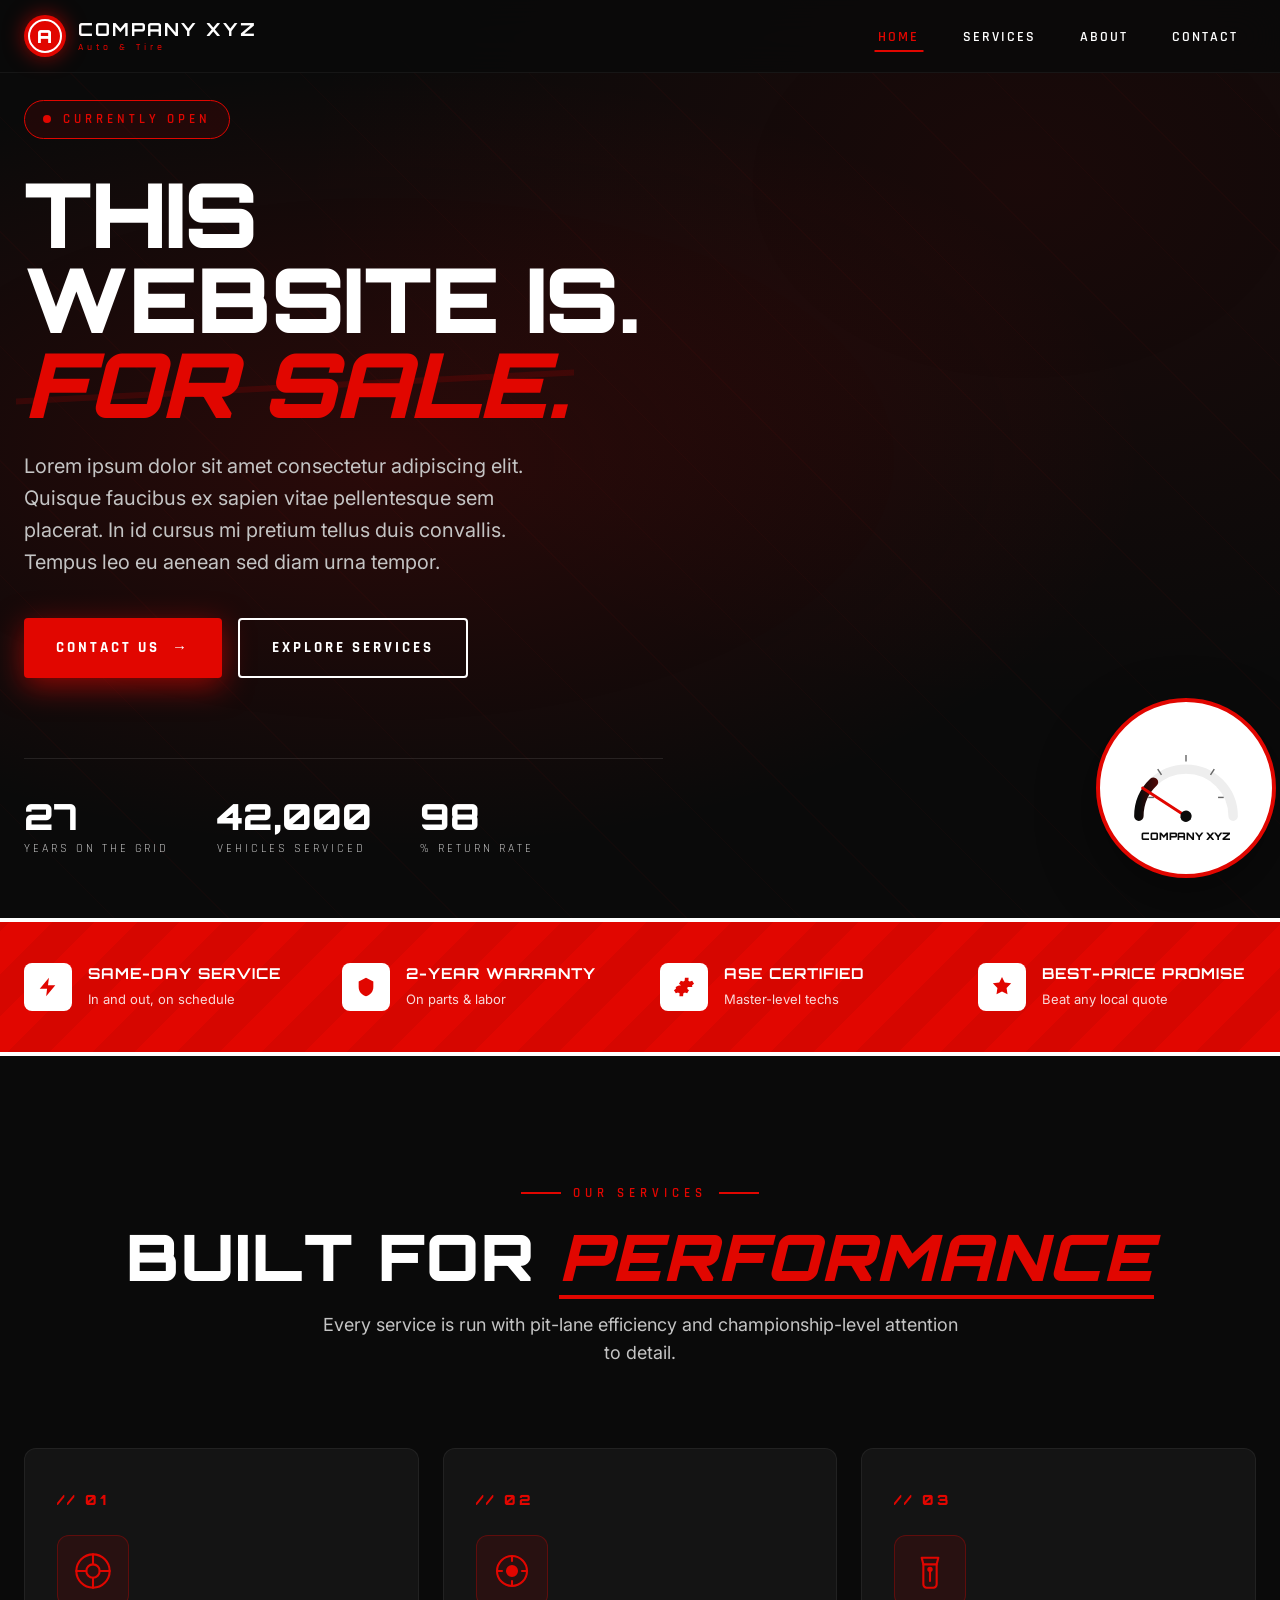
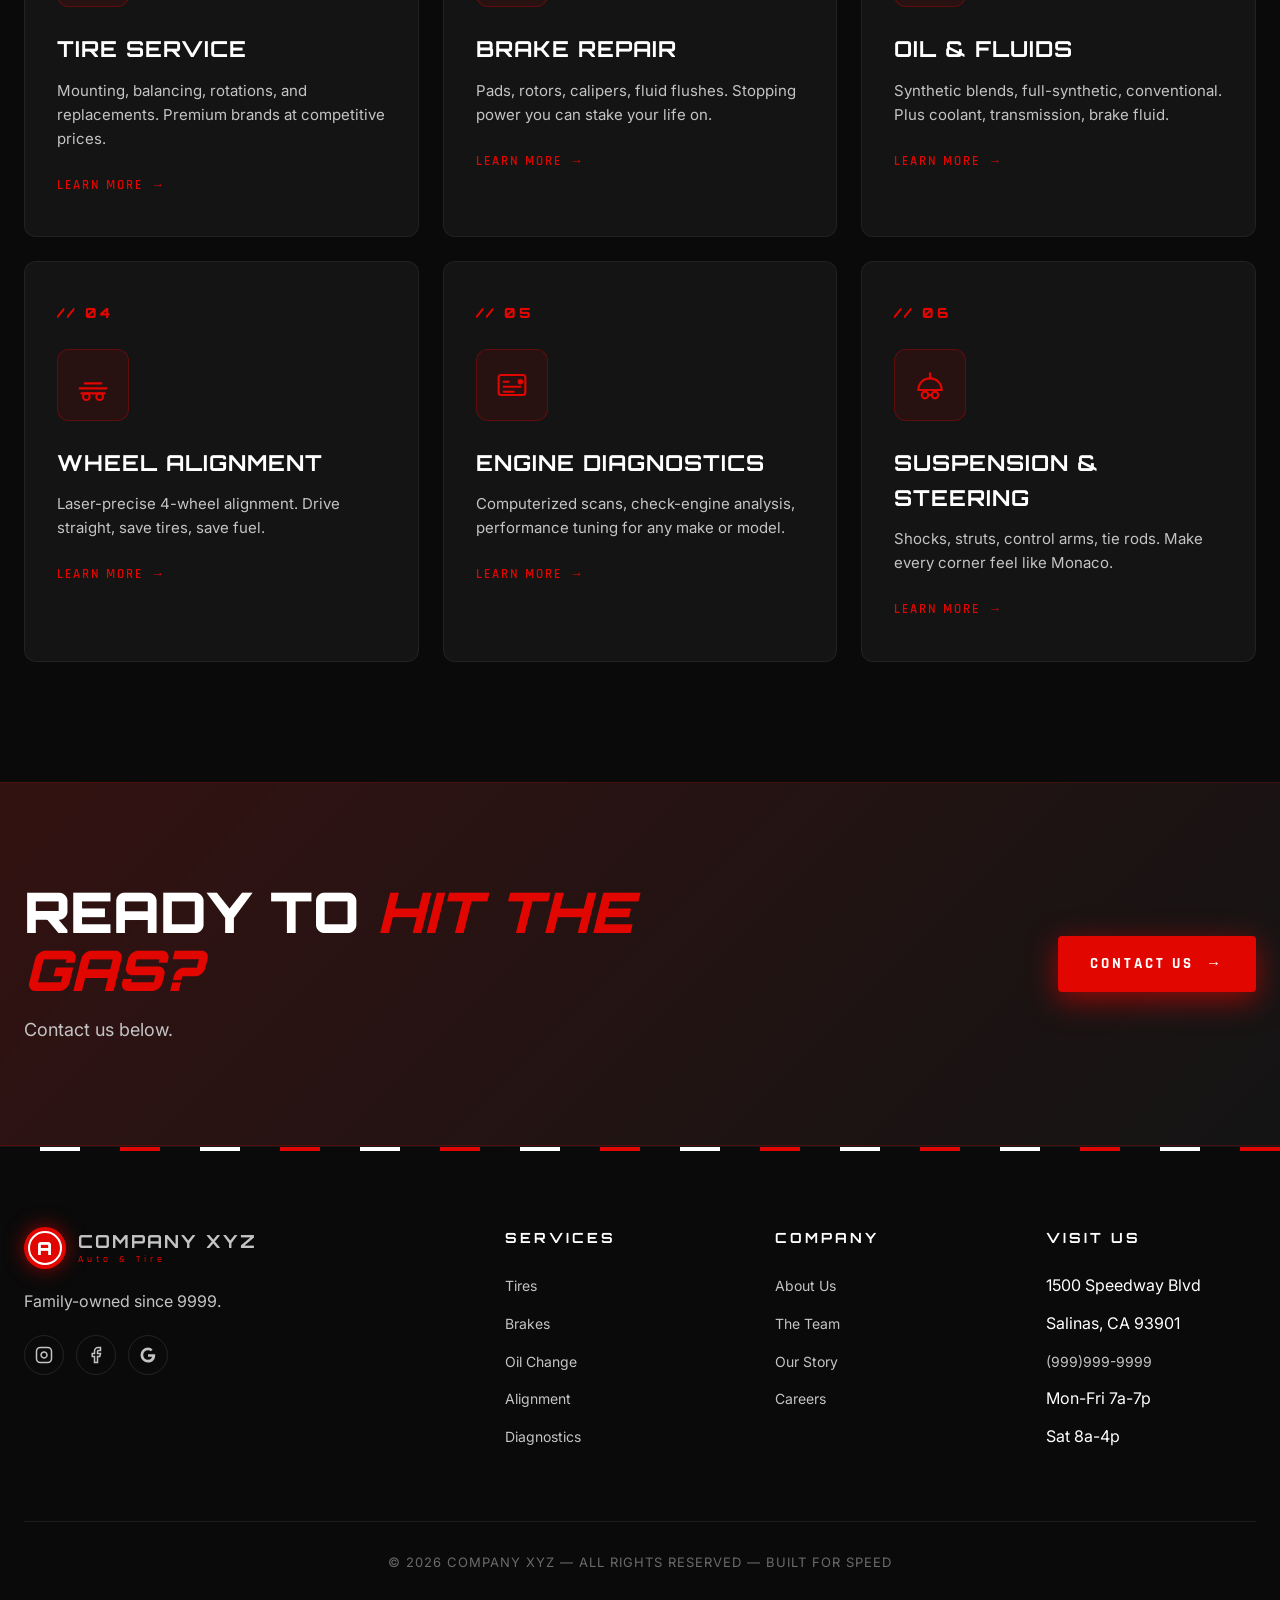
==== index.html @ ba15b1e5 "initial rough draft" ====
<!DOCTYPE html>
<html lang="en">
<head>
  <meta charset="UTF-8" />
  <meta name="viewport" content="width=device-width, initial-scale=1.0" />
  <title>COMPANY XYZ — Precision Auto Care, Racing Speed</title>
  <meta name="description" content="Expert tire and auto repair services. Where racing precision meets everyday driving." />
  <link rel="preconnect" href="https://fonts.googleapis.com" />
  <link rel="preconnect" href="https://fonts.gstatic.com" crossorigin />
  <link href="https://fonts.googleapis.com/css2?family=Orbitron:wght@500;700;900&family=Rajdhani:wght@500;600;700&family=Inter:wght@400;500;600&display=swap" rel="stylesheet" />
  <link rel="stylesheet" href="css/style.css" />
  <link rel="stylesheet" href="css/home.css" />
</head>
<body>

  <!-- ============= NAVBAR ============= -->
  <nav class="navbar" id="navbar">
    <div class="nav-inner">
      <a href="index.html" class="logo">
        <span class="logo-mark"></span>
        <span class="logo-text">
          <strong>COMPANY XYZ</strong>
          <span>Auto & Tire</span>
        </span>
      </a>
      <ul class="nav-links" id="navLinks">
        <li><a href="index.html" class="active">Home</a></li>
        <li><a href="services.html">Services</a></li>
        <li><a href="about.html">About</a></li>
        <li><a href="contact.html">Contact</a></li>
      </ul>
      <button class="nav-toggle" id="navToggle" aria-label="Toggle menu">
        <span></span><span></span><span></span>
      </button>
    </div>
  </nav>

  <!-- ============= HERO ============= -->
  <section class="hero">
    <div class="racing-stripes-bg"></div>
    <div class="speed-lines">
      <div class="speed-line"></div>
      <div class="speed-line"></div>
      <div class="speed-line"></div>
      <div class="speed-line"></div>
      <div class="speed-line"></div>
    </div>

    <div class="container">
      <div class="hero-grid">
        <div class="hero-copy">
          <span class="hero-eyebrow">
            <span class="dot"></span>
            Currently open
          </span>
          <h1 class="hero-title">
            This<br />
            Website Is.<br />
            <span class="red-text">For Sale.</span>
          </h1>
           <p class="hero-subtitle">
              Lorem ipsum dolor sit amet consectetur adipiscing elit. Quisque faucibus ex sapien vitae pellentesque sem placerat. 
              In id cursus mi pretium tellus duis convallis. Tempus leo eu aenean sed diam urna tempor. 
            </p>
          </p>
          <div class="hero-buttons">
            <a href="contact.html" class="btn btn-primary">
              Contact Us <span class="arrow">→</span>
            </a>
            <a href="services.html" class="btn btn-outline">
              Explore Services
            </a>
          </div>

          <div class="hero-stats">
            <div class="hero-stat">
              <strong data-count="27">0</strong>
              <span>Years on the grid</span>
            </div>
            <div class="hero-stat">
              <strong data-count="42000">0</strong>
              <span>Vehicles serviced</span>
            </div>
            <div class="hero-stat">
              <strong data-count="98">0</strong>
              <span>% return rate</span>
            </div>
          </div>
        </div>

            <div class="speedo-badge">
              <!-- Speedometer SVG -->
              <svg viewBox="0 0 140 140" xmlns="http://www.w3.org/2000/svg">
                <defs>
                  <linearGradient id="speedo-arc" x1="0%" x2="100%">
                    <stop offset="0%" stop-color="#0A0A0A"/>
                    <stop offset="60%" stop-color="#E10600"/>
                    <stop offset="100%" stop-color="#E10600"/>
                  </linearGradient>
                </defs>
                <!-- background arc -->
                <path d="M 20 100 A 50 50 0 1 1 120 100" stroke="#EEE" stroke-width="10" fill="none" stroke-linecap="round"/>
                <!-- progress arc -->
                <path d="M 20 100 A 50 50 0 1 1 120 100" stroke="url(#speedo-arc)" stroke-width="10" fill="none" stroke-linecap="round" stroke-dasharray="220" stroke-dashoffset="60" id="speedoArc"/>
                <!-- ticks -->
                <g stroke="#666" stroke-width="1.5">
                  <line x1="70" y1="35" x2="70" y2="42"/>
                  <line x1="40" y1="50" x2="44" y2="56"/>
                  <line x1="100" y1="50" x2="96" y2="56"/>
                  <line x1="30" y1="80" x2="36" y2="80"/>
                  <line x1="110" y1="80" x2="104" y2="80"/>
                </g>
                <!-- needle (will be rotated by JS) -->
                <g transform="translate(70 100)" id="speedoNeedle">
                  <line x1="0" y1="0" x2="0" y2="-55" stroke="#E10600" stroke-width="3" stroke-linecap="round"/>
                  <circle cx="0" cy="0" r="6" fill="#0A0A0A"/>
                </g>
                <text x="70" y="125" text-anchor="middle" font-family="Orbitron, sans-serif" font-weight="900" font-size="11" fill="#0A0A0A">COMPANY XYZ</text>
              </svg>
            </div>
          </div>
        </div>

      </div>
    </div>
  </section>

  <!-- ============= FEATURE STRIP ============= -->
  <section class="feature-strip">
    <div class="container">
      <div class="feature-strip-grid">
        <div class="feature-item">
          <div class="feature-icon">
            <!-- lightning -->
            <svg viewBox="0 0 24 24" width="22" height="22" fill="currentColor"><path d="M13 2L3 14h8l-1 8 10-12h-8l1-8z"/></svg>
          </div>
          <div>
            <strong>SAME-DAY SERVICE</strong>
            <span>In and out, on schedule</span>
          </div>
        </div>
        <div class="feature-item">
          <div class="feature-icon">
            <!-- shield -->
            <svg viewBox="0 0 24 24" width="22" height="22" fill="currentColor"><path d="M12 2L4 6v6c0 5 3.5 9 8 10 4.5-1 8-5 8-10V6l-8-4z"/></svg>
          </div>
          <div>
            <strong>2-YEAR WARRANTY</strong>
            <span>On parts & labor</span>
          </div>
        </div>
        <div class="feature-item">
          <div class="feature-icon">
            <!-- gear -->
            <svg viewBox="0 0 24 24" width="22" height="22" fill="currentColor"><path d="M12 8a4 4 0 100 8 4 4 0 000-8zm9 4a8.97 8.97 0 00-.18-1.79l2.13-1.66-2-3.46-2.5 1c-.5-.4-1.05-.73-1.65-1L17 2h-4l-.3 3.09c-.6.27-1.15.6-1.65 1l-2.5-1-2 3.46 2.13 1.66A8.97 8.97 0 003 12c0 .61.06 1.2.18 1.79l-2.13 1.66 2 3.46 2.5-1c.5.4 1.05.73 1.65 1L7 22h4l.3-3.09c.6-.27 1.15-.6 1.65-1l2.5 1 2-3.46-2.13-1.66c.12-.59.18-1.18.18-1.79z"/></svg>
          </div>
          <div>
            <strong>ASE CERTIFIED</strong>
            <span>Master-level techs</span>
          </div>
        </div>
        <div class="feature-item">
          <div class="feature-icon">
            <!-- award -->
            <svg viewBox="0 0 24 24" width="22" height="22" fill="currentColor"><path d="M12 1l3 6 7 1-5 5 1 7-6-3-6 3 1-7-5-5 7-1z"/></svg>
          </div>
          <div>
            <strong>BEST-PRICE PROMISE</strong>
            <span>Beat any local quote</span>
          </div>
        </div>
      </div>
    </div>
  </section>

  <!-- ============= SERVICES PREVIEW ============= -->
  <section class="section" id="services">
    <div class="container">
      <div class="section-header reveal">
        <span class="section-tag">Our Services</span>
        <h2 class="section-title">Built for <span class="accent">Performance</span></h2>
        <p class="section-subtitle">
          Every service is run with pit-lane efficiency and championship-level attention to detail.
        </p>
      </div>

      <div class="services-grid">
        <div class="service-card reveal">
          <div class="service-num">// 01</div>
          <div class="service-icon">
            <svg viewBox="0 0 48 48" width="40" height="40" fill="none" stroke="currentColor" stroke-width="2.5" stroke-linecap="round" stroke-linejoin="round">
              <circle cx="24" cy="24" r="20"/>
              <circle cx="24" cy="24" r="8"/>
              <line x1="24" y1="4" x2="24" y2="16"/>
              <line x1="24" y1="32" x2="24" y2="44"/>
              <line x1="4" y1="24" x2="16" y2="24"/>
              <line x1="32" y1="24" x2="44" y2="24"/>
            </svg>
          </div>
          <h3>Tire Service</h3>
          <p>Mounting, balancing, rotations, and replacements. Premium brands at competitive prices.</p>
          <a href="services.html" class="service-link">Learn More <span class="arrow">→</span></a>
        </div>

        <div class="service-card reveal">
          <div class="service-num">// 02</div>
          <div class="service-icon">
            <svg viewBox="0 0 48 48" width="40" height="40" fill="none" stroke="currentColor" stroke-width="2.5" stroke-linecap="round" stroke-linejoin="round">
              <circle cx="24" cy="24" r="18"/>
              <circle cx="24" cy="24" r="6" fill="currentColor"/>
              <path d="M24 6v6M24 36v6M6 24h6M36 24h6"/>
            </svg>
          </div>
          <h3>Brake Repair</h3>
          <p>Pads, rotors, calipers, fluid flushes. Stopping power you can stake your life on.</p>
          <a href="services.html" class="service-link">Learn More <span class="arrow">→</span></a>
        </div>

        <div class="service-card reveal">
          <div class="service-num">// 03</div>
          <div class="service-icon">
            <svg viewBox="0 0 48 48" width="40" height="40" fill="none" stroke="currentColor" stroke-width="2.5" stroke-linecap="round" stroke-linejoin="round">
              <path d="M14 8h20l-2 8h-16z"/>
              <path d="M16 16v24a4 4 0 004 4h8a4 4 0 004-4V16"/>
              <line x1="24" y1="22" x2="24" y2="36"/>
              <circle cx="24" cy="22" r="2" fill="currentColor"/>
            </svg>
          </div>
          <h3>Oil & Fluids</h3>
          <p>Synthetic blends, full-synthetic, conventional. Plus coolant, transmission, brake fluid.</p>
          <a href="services.html" class="service-link">Learn More <span class="arrow">→</span></a>
        </div>

        <div class="service-card reveal">
          <div class="service-num">// 04</div>
          <div class="service-icon">
            <svg viewBox="0 0 48 48" width="40" height="40" fill="none" stroke="currentColor" stroke-width="2.5" stroke-linecap="round" stroke-linejoin="round">
              <path d="M8 28h32"/>
              <path d="M14 22h20"/>
              <path d="M10 34h28"/>
              <circle cx="16" cy="38" r="4"/>
              <circle cx="32" cy="38" r="4"/>
            </svg>
          </div>
          <h3>Wheel Alignment</h3>
          <p>Laser-precise 4-wheel alignment. Drive straight, save tires, save fuel.</p>
          <a href="services.html" class="service-link">Learn More <span class="arrow">→</span></a>
        </div>

        <div class="service-card reveal">
          <div class="service-num">// 05</div>
          <div class="service-icon">
            <svg viewBox="0 0 48 48" width="40" height="40" fill="none" stroke="currentColor" stroke-width="2.5" stroke-linecap="round" stroke-linejoin="round">
              <rect x="8" y="12" width="32" height="24" rx="3"/>
              <line x1="14" y1="20" x2="20" y2="20"/>
              <line x1="14" y1="26" x2="34" y2="26"/>
              <line x1="14" y1="32" x2="26" y2="32"/>
              <circle cx="34" cy="20" r="2" fill="currentColor"/>
            </svg>
          </div>
          <h3>Engine Diagnostics</h3>
          <p>Computerized scans, check-engine analysis, performance tuning for any make or model.</p>
          <a href="services.html" class="service-link">Learn More <span class="arrow">→</span></a>
        </div>

        <div class="service-card reveal">
          <div class="service-num">// 06</div>
          <div class="service-icon">
            <svg viewBox="0 0 48 48" width="40" height="40" fill="none" stroke="currentColor" stroke-width="2.5" stroke-linecap="round" stroke-linejoin="round">
              <path d="M10 30c0-8 6-14 14-14s14 6 14 14"/>
              <path d="M10 30h28"/>
              <circle cx="18" cy="36" r="4"/>
              <circle cx="30" cy="36" r="4"/>
              <path d="M22 36h4"/>
              <line x1="24" y1="10" x2="24" y2="16"/>
            </svg>
          </div>
          <h3>Suspension & Steering</h3>
          <p>Shocks, struts, control arms, tie rods. Make every corner feel like Monaco.</p>
          <a href="services.html" class="service-link">Learn More <span class="arrow">→</span></a>
        </div>
      </div>
    </div>
  </section>

  <!-- ============= CTA BANNER ============= -->
  <section class="cta-banner">
    <div class="speed-lines">
      <div class="speed-line"></div>
      <div class="speed-line"></div>
      <div class="speed-line"></div>
    </div>
    <div class="container">
      <div class="cta-banner-inner">
        <div class="reveal reveal-left">
          <h2>Ready to <span class="accent">hit the gas?</span></h2>
          <p>Contact us below.</p>
        </div>
        <div class="cta-banner-actions reveal reveal-right">
          <a href="contact.html" class="btn btn-primary">
            Contact Us <span class="arrow">→</span>
          </a>
        </div>
      </div>
    </div>
  </section>

  <!-- ============= FOOTER ============= -->
  <footer class="footer">
    <div class="container">
      <div class="footer-grid">
        <div class="footer-brand">
          <a href="index.html" class="logo">
            <span class="logo-mark"></span>
            <span class="logo-text">
              <strong>COMPANY XYZ</strong>
              <span>Auto & Tire</span>
            </span>
          </a>
          <p>Family-owned since 9999.</p>
          <div style="display: flex; gap: 12px;">
            <a href="#" aria-label="Instagram" style="width: 40px; height: 40px; border: 1px solid rgba(255,255,255,0.1); border-radius: 50%; display: grid; place-items: center; padding: 0;">
              <svg width="18" height="18" viewBox="0 0 24 24" fill="none" stroke="currentColor" stroke-width="2"><rect x="2" y="2" width="20" height="20" rx="5"/><path d="M16 11.37A4 4 0 1112.63 8 4 4 0 0116 11.37z"/><line x1="17.5" y1="6.5" x2="17.51" y2="6.5"/></svg>
            </a>
            <a href="#" aria-label="Facebook" style="width: 40px; height: 40px; border: 1px solid rgba(255,255,255,0.1); border-radius: 50%; display: grid; place-items: center; padding: 0;">
              <svg width="18" height="18" viewBox="0 0 24 24" fill="none" stroke="currentColor" stroke-width="2"><path d="M18 2h-3a5 5 0 00-5 5v3H7v4h3v8h4v-8h3l1-4h-4V7a1 1 0 011-1h3z"/></svg>
            </a>
            <a href="#" aria-label="Google" style="width: 40px; height: 40px; border: 1px solid rgba(255,255,255,0.1); border-radius: 50%; display: grid; place-items: center; padding: 0;">
              <svg width="18" height="18" viewBox="0 0 24 24" fill="currentColor"><path d="M21.35 11.1H12v3.2h5.35c-.23 1.4-1.7 4.1-5.35 4.1A6.4 6.4 0 1112 5.6c1.8 0 3 .8 3.7 1.4l2.5-2.4A9.9 9.9 0 0012 2a10 10 0 100 20c5.8 0 9.6-4 9.6-9.8 0-.6-.1-1.1-.25-1.1z"/></svg>
            </a>
          </div>
        </div>

        <div>
          <h4>Services</h4>
          <ul>
            <li><a href="services.html">Tires</a></li>
            <li><a href="services.html">Brakes</a></li>
            <li><a href="services.html">Oil Change</a></li>
            <li><a href="services.html">Alignment</a></li>
            <li><a href="services.html">Diagnostics</a></li>
          </ul>
        </div>

        <div>
          <h4>Company</h4>
          <ul>
            <li><a href="about.html">About Us</a></li>
            <li><a href="about.html">The Team</a></li>
            <li><a href="about.html">Our Story</a></li>
            <li><a href="contact.html">Careers</a></li>
          </ul>
        </div>

        <div>
          <h4>Visit Us</h4>
          <ul>
            <li>1500 Speedway Blvd</li>
            <li>Salinas, CA 93901</li>
            <li><a href="tel:7045550100">(999)999-9999</a></li>
            <li>Mon-Fri 7a-7p</li>
            <li>Sat 8a-4p</li>
          </ul>
        </div>
      </div>
      <div class="footer-bottom">
        © 2026 COMPANY XYZ — ALL RIGHTS RESERVED — BUILT FOR SPEED
      </div>
    </div>
  </footer>

  <script src="js/main.js"></script>
</body>
</html>
---- css/style.css ----
/* ============================================
   APEX AUTO & TIRE CO. - Shared / Global Stylesheet
   Loaded on every page.
   ============================================ */

/* --- CSS Variables / Theme --- */
:root {
  --red: #E10600;
  --red-dark: #B30500;
  --red-glow: rgba(225, 6, 0, 0.6);
  --white: #FFFFFF;
  --off-white: #F5F5F5;
  --black: #0A0A0A;
  --dark: #141414;
  --dark-2: #1C1C1C;
  --gray: #6B6B6B;
  --gray-light: #C4C4C4;
  --chrome: #D9D9D9;

  --font-display: 'Orbitron', 'Arial Black', sans-serif;
  --font-heading: 'Rajdhani', 'Arial Narrow', sans-serif;
  --font-body: 'Inter', -apple-system, BlinkMacSystemFont, sans-serif;

  --ease-race: cubic-bezier(0.16, 1, 0.3, 1);
  --shadow-red: 0 10px 40px -10px var(--red-glow);
  --shadow-deep: 0 20px 60px -15px rgba(0, 0, 0, 0.5);
}

/* --- Reset --- */
*, *::before, *::after {
  margin: 0;
  padding: 0;
  box-sizing: border-box;
}

html {
  scroll-behavior: smooth;
  scroll-padding-top: 80px;
}

body {
  font-family: var(--font-body);
  background: var(--black);
  color: var(--white);
  line-height: 1.6;
  overflow-x: hidden;
  -webkit-font-smoothing: antialiased;
}

img { max-width: 100%; display: block; }
a { color: inherit; text-decoration: none; }
button { font-family: inherit; cursor: pointer; border: none; background: none; color: inherit; }

/* --- Container --- */
.container {
  width: 100%;
  max-width: 1280px;
  margin: 0 auto;
  padding: 0 24px;
}

/* --- Decorative backgrounds --- */
.racing-stripes-bg {
  position: absolute;
  inset: 0;
  background-image:
    repeating-linear-gradient(
      45deg,
      transparent,
      transparent 80px,
      rgba(225, 6, 0, 0.03) 80px,
      rgba(225, 6, 0, 0.03) 81px
    );
  pointer-events: none;
}

.checker-bg {
  background-image:
    linear-gradient(45deg, rgba(255,255,255,0.02) 25%, transparent 25%),
    linear-gradient(-45deg, rgba(255,255,255,0.02) 25%, transparent 25%),
    linear-gradient(45deg, transparent 75%, rgba(255,255,255,0.02) 75%),
    linear-gradient(-45deg, transparent 75%, rgba(255,255,255,0.02) 75%);
  background-size: 40px 40px;
  background-position: 0 0, 0 20px, 20px -20px, -20px 0;
}

/* ============================================
   NAVBAR
   ============================================ */
.navbar {
  position: fixed;
  top: 0;
  left: 0;
  right: 0;
  z-index: 1000;
  background: rgba(10, 10, 10, 0.85);
  backdrop-filter: blur(20px);
  -webkit-backdrop-filter: blur(20px);
  border-bottom: 1px solid rgba(255, 255, 255, 0.05);
  transition: all 0.4s var(--ease-race);
}

.navbar.scrolled {
  background: rgba(10, 10, 10, 0.95);
  border-bottom: 1px solid var(--red);
  box-shadow: 0 4px 30px rgba(225, 6, 0, 0.15);
}

.nav-inner {
  display: flex;
  align-items: center;
  justify-content: space-between;
  height: 72px;
  padding: 0 24px;
  max-width: 1400px;
  margin: 0 auto;
}

.logo {
  display: flex;
  align-items: center;
  gap: 12px;
  font-family: var(--font-display);
  font-weight: 900;
  font-size: 20px;
  letter-spacing: 2px;
  color: var(--white);
}

.logo-mark {
  width: 42px;
  height: 42px;
  position: relative;
  display: grid;
  place-items: center;
  background: var(--red);
  border-radius: 50%;
  box-shadow: 0 0 20px var(--red-glow);
  transform-style: preserve-3d;
}

.logo-mark::before {
  content: '';
  position: absolute;
  inset: 4px;
  border: 2px solid var(--white);
  border-radius: 50%;
}

.logo-mark::after {
  content: 'A';
  font-family: var(--font-display);
  font-weight: 900;
  font-size: 18px;
  color: var(--white);
  z-index: 1;
}

.logo:hover .logo-mark {
  animation: spin-logo 0.6s var(--ease-race);
}

@keyframes spin-logo {
  to { transform: rotate(360deg); }
}

.logo-text { display: flex; flex-direction: column; line-height: 1; }
.logo-text strong { font-size: 18px; }
.logo-text span {
  font-family: var(--font-heading);
  font-weight: 500;
  font-size: 10px;
  letter-spacing: 4px;
  color: var(--red);
  margin-top: 4px;
}

.nav-links {
  display: flex;
  gap: 8px;
  list-style: none;
  align-items: center;
}

.nav-links a {
  font-family: var(--font-heading);
  font-weight: 600;
  font-size: 14px;
  letter-spacing: 2px;
  text-transform: uppercase;
  padding: 10px 18px;
  position: relative;
  transition: color 0.3s;
}

.nav-links a::before {
  content: '';
  position: absolute;
  bottom: 4px;
  left: 50%;
  transform: translateX(-50%);
  width: 0;
  height: 2px;
  background: var(--red);
  transition: width 0.3s var(--ease-race);
}

.nav-links a:hover::before,
.nav-links a.active::before {
  width: calc(100% - 28px);
}

.nav-links a:hover,
.nav-links a.active {
  color: var(--red);
}

.nav-cta {
  background: var(--red);
  color: var(--white) !important;
  border-radius: 4px;
  margin-left: 8px;
  padding: 12px 22px !important;
  box-shadow: 0 4px 20px var(--red-glow);
  transition: transform 0.3s var(--ease-race), box-shadow 0.3s;
}

.nav-cta:hover {
  transform: translateY(-2px);
  box-shadow: 0 8px 30px var(--red-glow);
}

.nav-cta::before { display: none; }

.nav-toggle {
  display: none;
  width: 32px;
  height: 32px;
  flex-direction: column;
  justify-content: center;
  gap: 6px;
  cursor: pointer;
}

.nav-toggle span {
  display: block;
  height: 2px;
  width: 100%;
  background: var(--white);
  transition: all 0.3s var(--ease-race);
}

.nav-toggle.active span:nth-child(1) { transform: translateY(8px) rotate(45deg); background: var(--red); }
.nav-toggle.active span:nth-child(2) { opacity: 0; }
.nav-toggle.active span:nth-child(3) { transform: translateY(-8px) rotate(-45deg); background: var(--red); }

/* ============================================
   BUTTONS
   ============================================ */
.btn {
  display: inline-flex;
  align-items: center;
  gap: 12px;
  padding: 16px 32px;
  font-family: var(--font-heading);
  font-weight: 700;
  font-size: 15px;
  letter-spacing: 3px;
  text-transform: uppercase;
  border-radius: 4px;
  position: relative;
  overflow: hidden;
  transition: all 0.4s var(--ease-race);
  cursor: pointer;
}

.btn-primary {
  background: var(--red);
  color: var(--white);
  box-shadow: 0 8px 30px var(--red-glow);
}

.btn-primary::before {
  content: '';
  position: absolute;
  top: 0;
  left: -100%;
  width: 100%;
  height: 100%;
  background: linear-gradient(90deg, transparent, rgba(255,255,255,0.3), transparent);
  transition: left 0.6s var(--ease-race);
}

.btn-primary:hover::before { left: 100%; }
.btn-primary:hover {
  transform: translateY(-3px);
  box-shadow: 0 14px 40px var(--red-glow);
}

.btn-outline {
  background: transparent;
  color: var(--white);
  border: 2px solid var(--white);
}

.btn-outline:hover {
  background: var(--white);
  color: var(--black);
  transform: translateY(-3px);
}

.btn .arrow {
  display: inline-block;
  transition: transform 0.3s var(--ease-race);
}

.btn:hover .arrow { transform: translateX(6px); }

/* ============================================
   SECTION HEADER
   ============================================ */
.section {
  padding: 120px 0;
  position: relative;
}

.section-header {
  text-align: center;
  margin-bottom: 80px;
}

.section-tag {
  display: inline-flex;
  align-items: center;
  gap: 12px;
  font-family: var(--font-heading);
  font-weight: 600;
  font-size: 13px;
  letter-spacing: 5px;
  text-transform: uppercase;
  color: var(--red);
  margin-bottom: 20px;
}

.section-tag::before, .section-tag::after {
  content: '';
  width: 40px;
  height: 2px;
  background: var(--red);
}

.section-title {
  font-family: var(--font-display);
  font-weight: 900;
  font-size: clamp(36px, 5vw, 64px);
  letter-spacing: 2px;
  text-transform: uppercase;
  line-height: 1.05;
  margin-bottom: 20px;
}

.section-title .accent {
  color: var(--red);
  font-style: italic;
  position: relative;
  display: inline-block;
}

.section-title .accent::after {
  content: '';
  position: absolute;
  bottom: -8px;
  left: 0;
  width: 100%;
  height: 4px;
  background: var(--red);
  transform: scaleX(0);
  transform-origin: left;
  animation: underline-grow 1.2s var(--ease-race) forwards 0.3s;
}

@keyframes underline-grow {
  to { transform: scaleX(1); }
}

.section-subtitle {
  font-size: 18px;
  color: var(--gray-light);
  max-width: 640px;
  margin: 0 auto;
}

/* ============================================
   PAGE HEADER (sub-pages)
   ============================================ */
.page-header {
  padding: 180px 0 100px;
  position: relative;
  overflow: hidden;
  background:
    radial-gradient(ellipse at top, rgba(225, 6, 0, 0.2), transparent 60%),
    var(--black);
  text-align: center;
  border-bottom: 1px solid rgba(255,255,255,0.05);
}

.page-header::after {
  content: '';
  position: absolute;
  bottom: 0;
  left: 0;
  right: 0;
  height: 8px;
  background: repeating-linear-gradient(
    90deg,
    var(--white) 0 30px,
    var(--black) 30px 60px
  );
}

.breadcrumb {
  font-family: var(--font-heading);
  font-size: 13px;
  letter-spacing: 4px;
  text-transform: uppercase;
  color: var(--red);
  margin-bottom: 20px;
}

.breadcrumb a { color: var(--gray-light); }
.breadcrumb a:hover { color: var(--red); }
.breadcrumb .sep { margin: 0 12px; color: var(--gray); }

.page-title {
  font-family: var(--font-display);
  font-weight: 900;
  font-size: clamp(48px, 8vw, 96px);
  letter-spacing: -1px;
  text-transform: uppercase;
  line-height: 0.95;
  margin-bottom: 20px;
}

.page-subtitle {
  font-size: 20px;
  color: var(--gray-light);
  max-width: 640px;
  margin: 0 auto;
}

/* ============================================
   CTA BANNER (shared)
   ============================================ */
.cta-banner {
  position: relative;
  padding: 100px 0;
  background:
    linear-gradient(135deg, rgba(225, 6, 0, 0.15), transparent),
    var(--dark);
  overflow: hidden;
  border-top: 1px solid rgba(225, 6, 0, 0.2);
  border-bottom: 1px solid rgba(225, 6, 0, 0.2);
}

.cta-banner-inner {
  position: relative;
  z-index: 2;
  display: grid;
  grid-template-columns: 2fr 1fr;
  align-items: center;
  gap: 60px;
}

.cta-banner h2 {
  font-family: var(--font-display);
  font-weight: 900;
  font-size: clamp(36px, 5vw, 56px);
  text-transform: uppercase;
  line-height: 1.05;
  margin-bottom: 16px;
}

.cta-banner h2 .accent { color: var(--red); font-style: italic; }
.cta-banner p { font-size: 18px; color: var(--gray-light); }
.cta-banner-actions { display: flex; justify-content: flex-end; }

/* ============================================
   FOOTER
   ============================================ */
.footer {
  background: var(--black);
  border-top: 1px solid rgba(255,255,255,0.05);
  padding: 80px 0 0;
  position: relative;
  overflow: hidden;
}

.footer::before {
  content: '';
  position: absolute;
  top: 0;
  left: 0;
  right: 0;
  height: 4px;
  background: repeating-linear-gradient(
    90deg,
    var(--black) 0 40px,
    var(--white) 40px 80px,
    var(--black) 80px 120px,
    var(--red) 120px 160px
  );
  animation: checker-slide 6s linear infinite;
}

@keyframes checker-slide {
  to { background-position: 160px 0; }
}

.footer-grid {
  display: grid;
  grid-template-columns: 2fr 1fr 1fr 1fr;
  gap: 60px;
  margin-bottom: 60px;
}

.footer-brand p {
  color: var(--gray-light);
  margin: 20px 0;
  max-width: 320px;
}

.footer h4 {
  font-family: var(--font-display);
  font-size: 14px;
  letter-spacing: 3px;
  text-transform: uppercase;
  margin-bottom: 24px;
  color: var(--white);
}

.footer ul { list-style: none; }
.footer li { margin-bottom: 12px; }

.footer a {
  color: var(--gray-light);
  font-size: 14px;
  transition: color 0.3s, padding-left 0.3s;
  position: relative;
}

.footer a:hover {
  color: var(--red);
  padding-left: 8px;
}

.footer-bottom {
  border-top: 1px solid rgba(255,255,255,0.08);
  padding: 30px 0;
  text-align: center;
  color: var(--gray);
  font-size: 13px;
  letter-spacing: 1px;
}

/* ============================================
   ANIMATIONS - Keyframes, reveal, speed lines
   ============================================ */
@keyframes speed-line {
  0% { transform: translateX(-100vw); opacity: 0; }
  10% { opacity: 0.6; }
  90% { opacity: 0.6; }
  100% { transform: translateX(100vw); opacity: 0; }
}

@keyframes pulse-red {
  0%, 100% { box-shadow: 0 0 0 0 var(--red-glow); }
  50% { box-shadow: 0 0 0 20px transparent; }
}

@keyframes float-up {
  0% { opacity: 0; transform: translateY(40px); }
  100% { opacity: 1; transform: translateY(0); }
}

@keyframes fade-in {
  from { opacity: 0; }
  to { opacity: 1; }
}

@keyframes slide-in-right {
  from { opacity: 0; transform: translateX(60px); }
  to { opacity: 1; transform: translateX(0); }
}

@keyframes slide-in-left {
  from { opacity: 0; transform: translateX(-60px); }
  to { opacity: 1; transform: translateX(0); }
}

@keyframes blink {
  0%, 50% { opacity: 1; }
  51%, 100% { opacity: 0.3; }
}

/* Scroll reveal */
.reveal {
  opacity: 0;
  transform: translateY(40px);
  transition: opacity 0.8s var(--ease-race), transform 0.8s var(--ease-race);
}

.reveal.visible {
  opacity: 1;
  transform: translateY(0);
}

.reveal-left { transform: translateX(-60px); }
.reveal-right { transform: translateX(60px); }
.reveal-left.visible, .reveal-right.visible { transform: translateX(0); }

/* Speed lines (decorative element used across pages) */
.speed-lines {
  position: absolute;
  inset: 0;
  pointer-events: none;
  overflow: hidden;
}

.speed-line {
  position: absolute;
  height: 2px;
  background: linear-gradient(90deg, transparent, var(--red), transparent);
  width: 200px;
  opacity: 0;
  animation: speed-line 3s linear infinite;
}

.speed-line:nth-child(1) { top: 15%; animation-delay: 0s; animation-duration: 2.5s; }
.speed-line:nth-child(2) { top: 35%; animation-delay: 0.7s; animation-duration: 3.2s; width: 150px; }
.speed-line:nth-child(3) { top: 55%; animation-delay: 1.4s; animation-duration: 2.8s; width: 280px; }
.speed-line:nth-child(4) { top: 75%; animation-delay: 2.1s; animation-duration: 3.5s; width: 180px; }
.speed-line:nth-child(5) { top: 85%; animation-delay: 0.3s; animation-duration: 2.2s; width: 220px; }

/* ============================================
   RESPONSIVE (shared rules only)
   ============================================ */
@media (max-width: 980px) {
  .section { padding: 80px 0; }
  .footer-grid { grid-template-columns: 1fr 1fr; gap: 40px; }
  .cta-banner-inner { grid-template-columns: 1fr; text-align: center; }
  .cta-banner-actions { justify-content: center; }
  .page-header { padding: 140px 0 80px; }

  /* --- Mobile nav --- */
  .nav-toggle { display: flex; }
  .nav-links {
    position: fixed;
    top: 72px;
    left: 0;
    right: 0;
    flex-direction: column;
    background: var(--black);
    padding: 24px;
    gap: 4px;
    border-bottom: 1px solid var(--red);
    box-shadow: 0 20px 40px rgba(0, 0, 0, 0.5);
    transform: translateY(-100%);
    opacity: 0;
    visibility: hidden;
    pointer-events: none;
    transition: transform 0.5s var(--ease-race), opacity 0.3s ease, visibility 0s linear 0.5s;
    align-items: stretch;
    max-height: calc(100vh - 72px);
    overflow-y: auto;
    z-index: -1;
  }
  .nav-links.open {
    transform: translateY(0);
    opacity: 1;
    visibility: visible;
    pointer-events: auto;
    transition: transform 0.5s var(--ease-race), opacity 0.3s ease, visibility 0s linear 0s;
    z-index: 1;
  }
  .nav-links a {
    text-align: center;
    padding: 16px;
    border-bottom: 1px solid rgba(255,255,255,0.05);
  }
  .nav-cta { margin: 12px 0 0; }
}

@media (max-width: 600px) {
  .footer-grid { grid-template-columns: 1fr; }
}

/* Reduced motion */
@media (prefers-reduced-motion: reduce) {
  *, *::before, *::after {
    animation-duration: 0.01ms !important;
    transition-duration: 0.01ms !important;
  }
}
---- css/home.css ----
/* ============================================
   HOME PAGE - Hero, Feature Strip, Services Preview
   ============================================ */

/* --- HERO --- */
.hero {
  min-height: 100vh;
  position: relative;
  display: flex;
  align-items: center;
  overflow: hidden;
  padding: 100px 0 60px;
  background: radial-gradient(ellipse at 30% 50%, rgba(225, 6, 0, 0.15), transparent 60%),
              radial-gradient(ellipse at 80% 20%, rgba(225, 6, 0, 0.08), transparent 50%),
              var(--black);
}

.hero-grid {
  display: grid;
  grid-template-columns: 1.2fr 1fr;
  align-items: center;
  gap: 60px;
  position: relative;
  z-index: 2;
}

.hero-eyebrow {
  display: inline-flex;
  align-items: center;
  gap: 12px;
  padding: 8px 18px;
  background: rgba(225, 6, 0, 0.1);
  border: 1px solid var(--red);
  border-radius: 100px;
  font-family: var(--font-heading);
  font-weight: 600;
  font-size: 13px;
  letter-spacing: 4px;
  text-transform: uppercase;
  color: var(--red);
  margin-bottom: 32px;
  opacity: 0;
  animation: float-up 0.8s var(--ease-race) forwards 0.2s;
}

.hero-eyebrow .dot {
  width: 8px;
  height: 8px;
  background: var(--red);
  border-radius: 50%;
  animation: blink 1.5s infinite;
}

.hero-title {
  font-family: var(--font-display);
  font-weight: 900;
  font-size: clamp(48px, 7vw, 96px);
  line-height: 0.95;
  letter-spacing: -1px;
  text-transform: uppercase;
  margin-bottom: 24px;
  opacity: 0;
  animation: float-up 0.8s var(--ease-race) forwards 0.4s;
}

.hero-title .red-text {
  color: var(--red);
  position: relative;
  display: inline-block;
  font-style: italic;
}

.hero-title .red-text::before {
  content: '';
  position: absolute;
  left: -8px;
  right: -8px;
  top: 50%;
  height: 6px;
  background: var(--red);
  opacity: 0.15;
  z-index: -1;
  transform: skewY(-3deg);
}

.hero-subtitle {
  font-size: 20px;
  color: var(--gray-light);
  max-width: 540px;
  margin-bottom: 40px;
  opacity: 0;
  animation: float-up 0.8s var(--ease-race) forwards 0.6s;
}

.hero-buttons {
  display: flex;
  gap: 16px;
  flex-wrap: wrap;
  opacity: 0;
  animation: float-up 0.8s var(--ease-race) forwards 0.8s;
}

.hero-stats {
  display: flex;
  gap: 48px;
  margin-top: 80px;
  padding-top: 40px;
  border-top: 1px solid rgba(255,255,255,0.1);
  opacity: 0;
  animation: float-up 0.8s var(--ease-race) forwards 1s;
}

.hero-stat strong {
  display: block;
  font-family: var(--font-display);
  font-weight: 900;
  font-size: 36px;
  color: var(--white);
  line-height: 1;
}

.hero-stat span {
  font-family: var(--font-heading);
  font-size: 12px;
  letter-spacing: 3px;
  text-transform: uppercase;
  color: var(--gray-light);
  margin-top: 4px;
  display: block;
}

/* --- Hero visual: animated tire + speedometer --- */
.hero-visual {
  position: relative;
  height: 560px;
  display: grid;
  place-items: center;
  opacity: 0;
  animation: fade-in 1.2s var(--ease-race) forwards 0.6s;
}

.tire-stage {
  position: relative;
  width: 480px;
  height: 480px;
  max-width: 100%;
}

.tire-glow {
  position: absolute;
  inset: -40px;
  background: radial-gradient(circle, var(--red-glow), transparent 60%);
  filter: blur(40px);
  animation: pulse-glow 3s ease-in-out infinite;
}

@keyframes pulse-glow {
  0%, 100% { opacity: 0.5; transform: scale(1); }
  50% { opacity: 0.8; transform: scale(1.05); }
}

.tire {
  width: 100%;
  height: 100%;
  animation: tire-spin 8s linear infinite;
  position: relative;
}

.tire svg {
  width: 100%;
  height: 100%;
  filter: drop-shadow(0 20px 40px rgba(0,0,0,0.5));
}

.speedo-badge {
  position: absolute;
  bottom: -20px;
  right: -20px;
  width: 180px;
  height: 180px;
  background: var(--white);
  border-radius: 50%;
  padding: 20px;
  box-shadow: 0 20px 60px rgba(0,0,0,0.4);
  display: grid;
  place-items: center;
  z-index: 3;
  border: 4px solid var(--red);
}

.speedo-badge svg { width: 100%; height: 100%; }

/* --- FEATURE STRIP --- */
.feature-strip {
  background: var(--red);
  color: var(--white);
  padding: 40px 0;
  position: relative;
  overflow: hidden;
  border-top: 4px solid var(--white);
  border-bottom: 4px solid var(--white);
}

.feature-strip::before {
  content: '';
  position: absolute;
  inset: 0;
  background: repeating-linear-gradient(
    -45deg,
    transparent 0 30px,
    rgba(0,0,0,0.05) 30px 60px
  );
}

.feature-strip-grid {
  display: grid;
  grid-template-columns: repeat(4, 1fr);
  gap: 40px;
  position: relative;
  z-index: 1;
}

.feature-item {
  display: flex;
  align-items: center;
  gap: 16px;
}

.feature-icon {
  width: 48px;
  height: 48px;
  background: var(--white);
  color: var(--red);
  border-radius: 8px;
  display: grid;
  place-items: center;
  flex-shrink: 0;
  font-size: 24px;
}

.feature-item strong {
  display: block;
  font-family: var(--font-display);
  font-weight: 700;
  font-size: 15px;
  letter-spacing: 1px;
}

.feature-item span {
  font-size: 13px;
  opacity: 0.85;
}

/* --- SERVICES GRID (home preview) --- */
.services-grid {
  display: grid;
  grid-template-columns: repeat(3, 1fr);
  gap: 24px;
}

.service-card {
  background: var(--dark);
  border: 1px solid rgba(255,255,255,0.06);
  border-radius: 12px;
  padding: 40px 32px;
  position: relative;
  overflow: hidden;
  transition: all 0.5s var(--ease-race);
  cursor: pointer;
}

.service-card::before {
  content: '';
  position: absolute;
  top: 0;
  left: 0;
  width: 0;
  height: 4px;
  background: var(--red);
  transition: width 0.5s var(--ease-race);
}

.service-card::after {
  content: '';
  position: absolute;
  inset: 0;
  background: linear-gradient(135deg, rgba(225, 6, 0, 0.08), transparent 50%);
  opacity: 0;
  transition: opacity 0.5s;
  pointer-events: none;
}

.service-card:hover {
  transform: translateY(-8px);
  border-color: var(--red);
  box-shadow: var(--shadow-red);
}

.service-card:hover::before { width: 100%; }
.service-card:hover::after { opacity: 1; }

.service-num {
  font-family: var(--font-display);
  font-weight: 900;
  font-size: 14px;
  letter-spacing: 3px;
  color: var(--red);
  margin-bottom: 24px;
}

.service-icon {
  width: 72px;
  height: 72px;
  display: grid;
  place-items: center;
  background: rgba(225, 6, 0, 0.1);
  border: 1px solid rgba(225, 6, 0, 0.3);
  border-radius: 12px;
  color: var(--red);
  margin-bottom: 24px;
  transition: all 0.4s var(--ease-race);
}

.service-card:hover .service-icon {
  background: var(--red);
  color: var(--white);
  transform: rotate(-10deg) scale(1.1);
}

.service-card h3 {
  font-family: var(--font-display);
  font-weight: 700;
  font-size: 22px;
  letter-spacing: 1px;
  text-transform: uppercase;
  margin-bottom: 12px;
}

.service-card p {
  color: var(--gray-light);
  font-size: 15px;
  line-height: 1.6;
  margin-bottom: 20px;
}

.service-link {
  font-family: var(--font-heading);
  font-weight: 600;
  font-size: 13px;
  letter-spacing: 2px;
  text-transform: uppercase;
  color: var(--red);
  display: inline-flex;
  gap: 8px;
  align-items: center;
}

.service-card:hover .service-link .arrow {
  transform: translateX(6px);
}

.service-link .arrow {
  transition: transform 0.3s var(--ease-race);
}

/* --- HOME PAGE RESPONSIVE --- */
@media (max-width: 980px) {
  .hero-grid { grid-template-columns: 1fr; gap: 40px; }
  .hero-visual { height: 360px; }
  .tire-stage { width: 320px; height: 320px; }
  .speedo-badge { width: 120px; height: 120px; }
  .hero-stats { gap: 24px; flex-wrap: wrap; }
  .feature-strip-grid { grid-template-columns: repeat(2, 1fr); }
  .services-grid { grid-template-columns: 1fr; }
  .hero-title { font-size: clamp(40px, 11vw, 64px); }
}

@media (max-width: 600px) {
  .hero-buttons { flex-direction: column; }
  .hero-buttons .btn { width: 100%; justify-content: center; }
  .feature-strip-grid { grid-template-columns: 1fr; }
  .hero-stats { gap: 20px; }
  .hero-stat strong { font-size: 28px; }
}
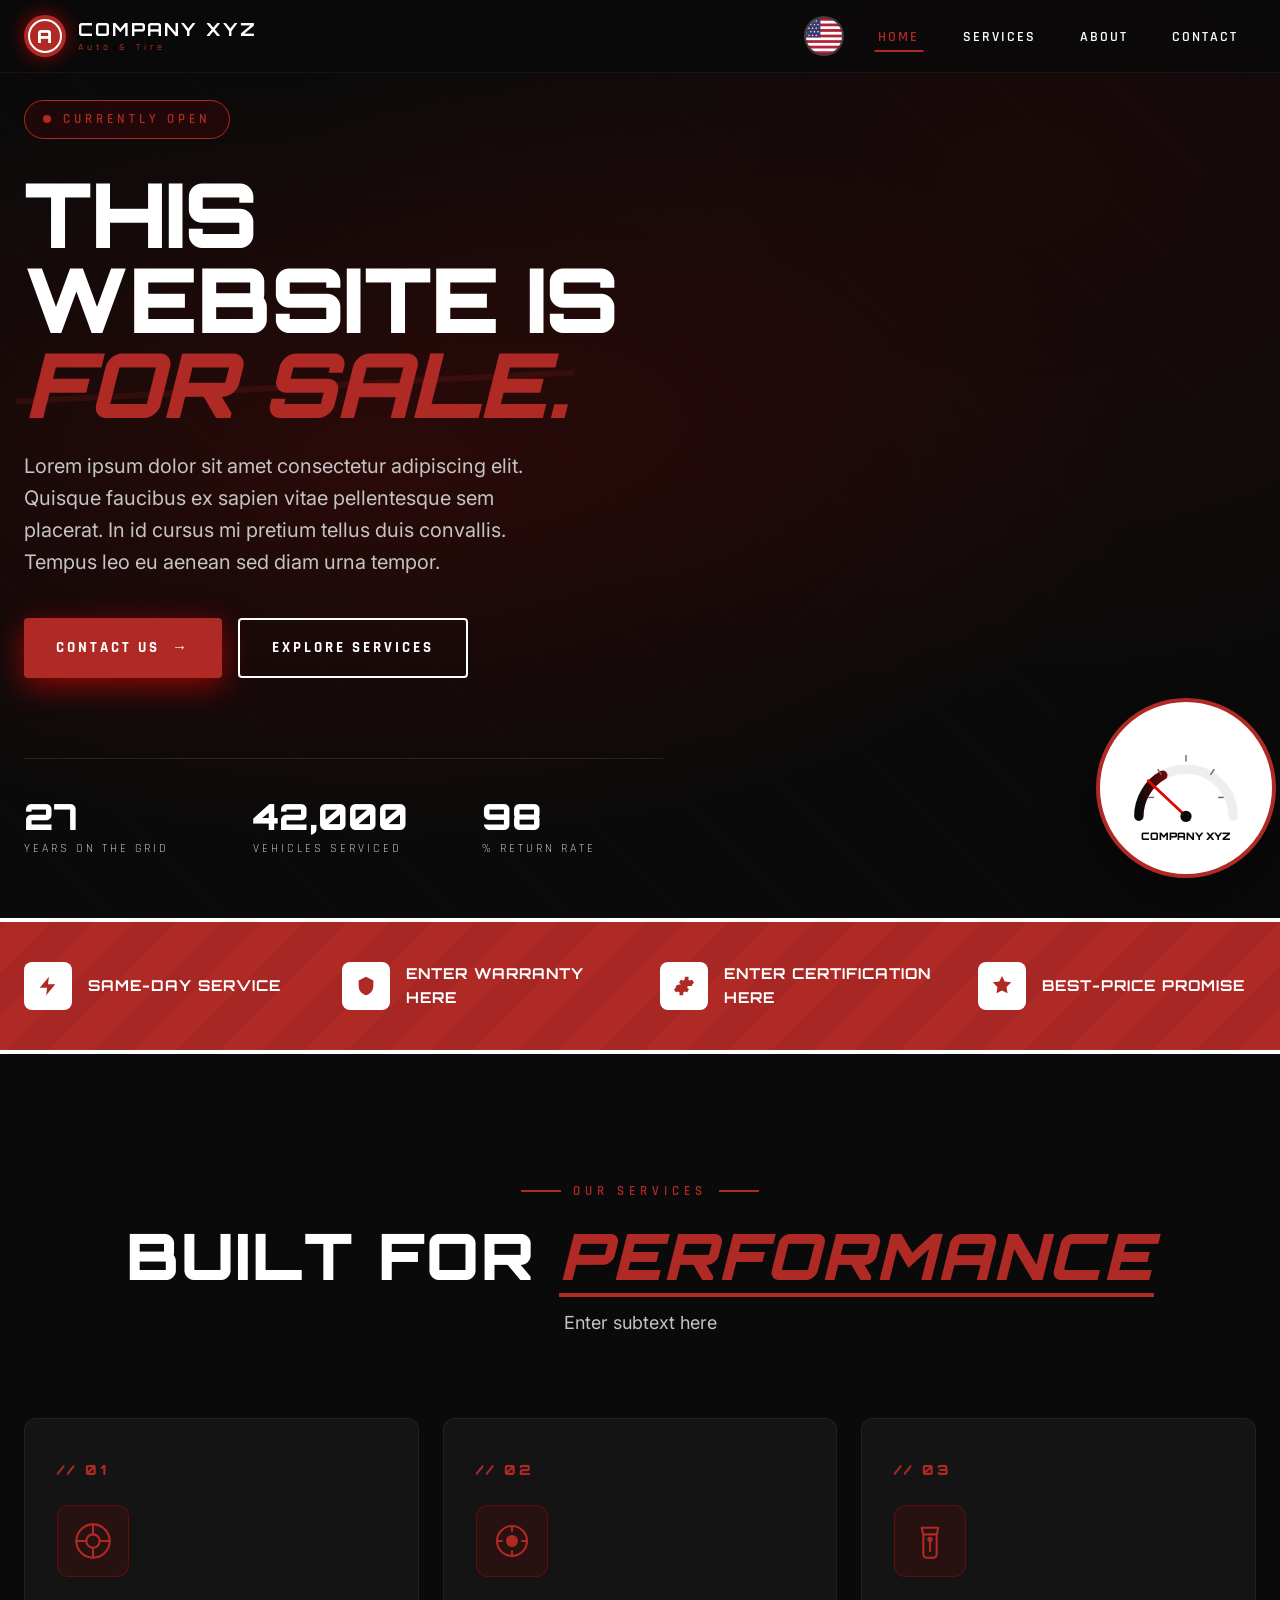
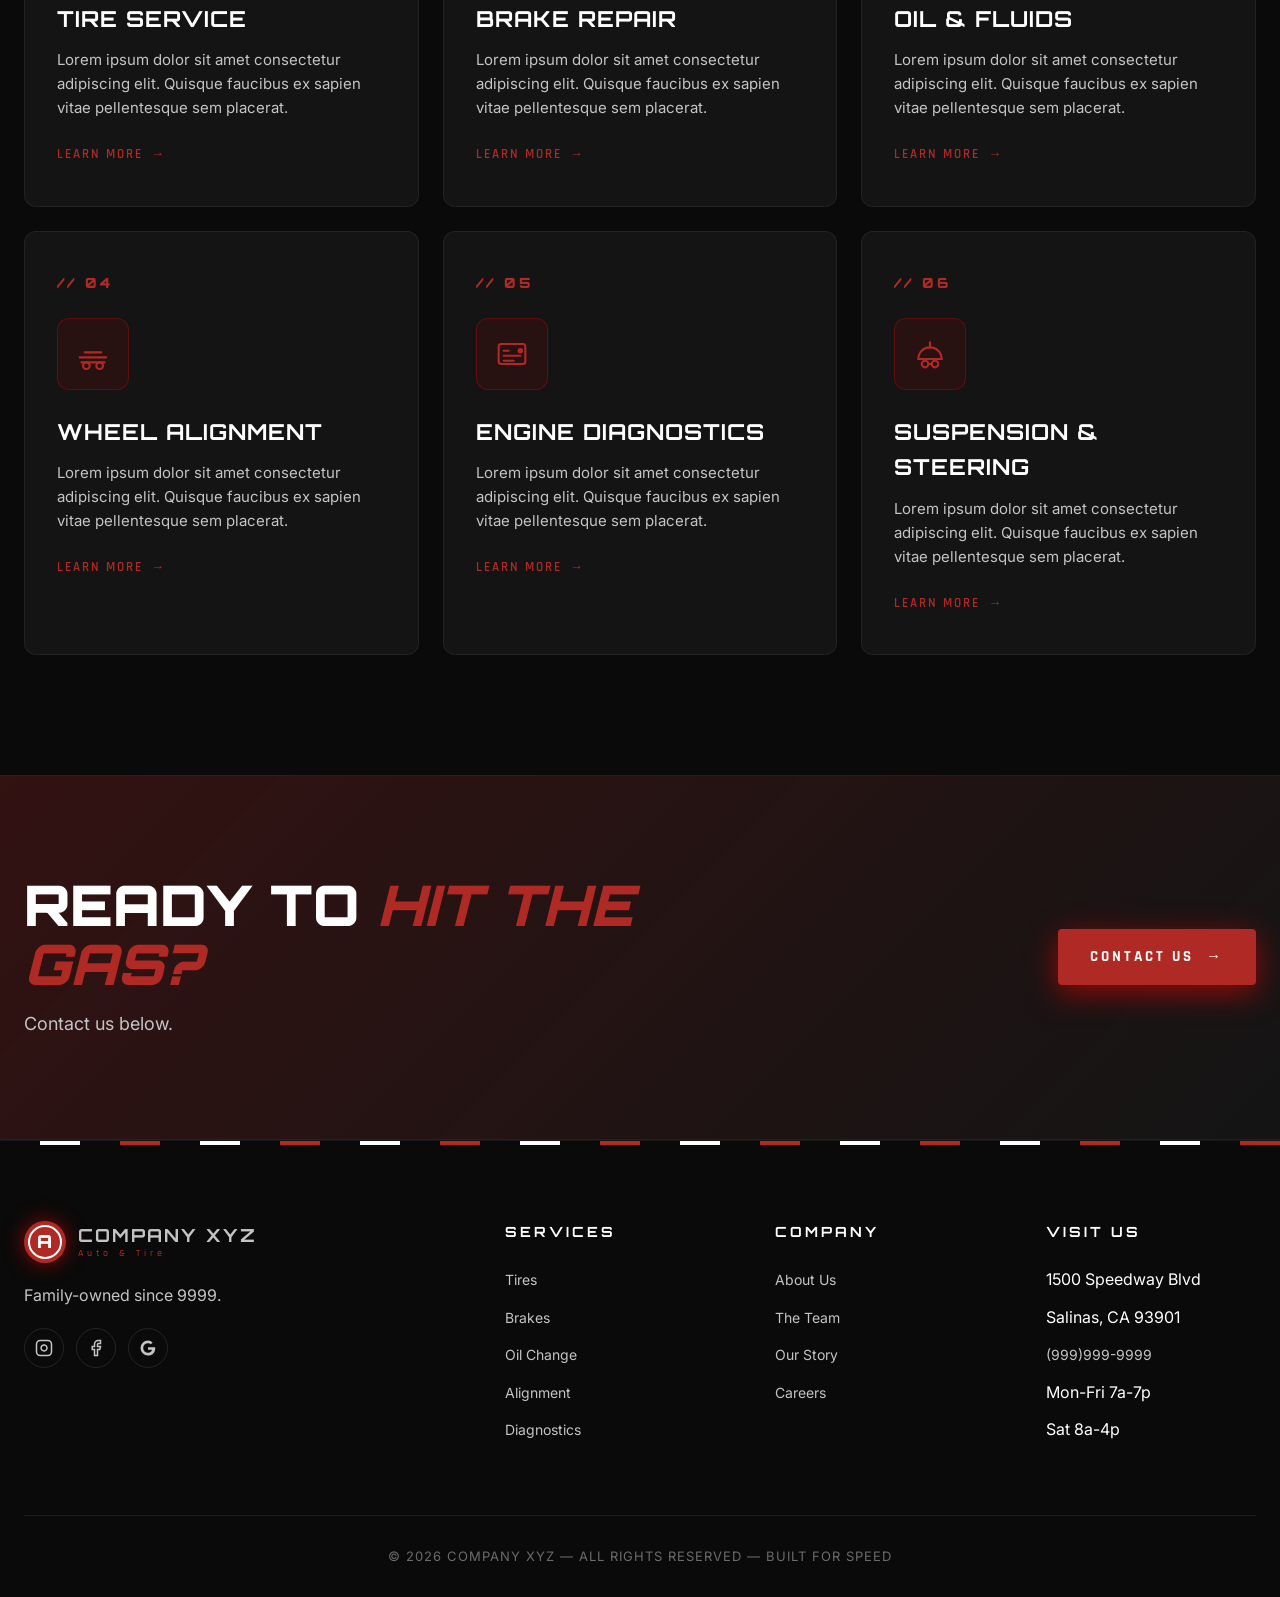
==== commit 871712d8: "add i18n" ====
--- a/index.html
+++ b/index.html
@@ -20,19 +20,49 @@
         <span class="logo-mark"></span>
         <span class="logo-text">
           <strong>COMPANY XYZ</strong>
-          <span>Auto & Tire</span>
+          <span data-i18n="nav.tagline">Auto & Tire</span>
         </span>
       </a>
-      <ul class="nav-links" id="navLinks">
-        <li><a href="index.html" class="active">Home</a></li>
-        <li><a href="services.html">Services</a></li>
-        <li><a href="about.html">About</a></li>
-        <li><a href="contact.html">Contact</a></li>
-      </ul>
-      <button class="nav-toggle" id="navToggle" aria-label="Toggle menu">
-        <span></span><span></span><span></span>
-      </button>
-    </div>
+            <div class="nav-cluster">
+        <button class="lang-toggle" id="langToggle" data-lang="en" aria-label="Switch to Spanish" title="Switch to Spanish">
+          <span class="flag flag-us" aria-hidden="true">
+            <svg viewBox="0 0 60 60" xmlns="http://www.w3.org/2000/svg">
+              <rect width="60" height="60" fill="#B22234"/>
+              <rect y="4.6" width="60" height="4.6" fill="#fff"/>
+              <rect y="13.8" width="60" height="4.6" fill="#fff"/>
+              <rect y="23.1" width="60" height="4.6" fill="#fff"/>
+              <rect y="32.3" width="60" height="4.6" fill="#fff"/>
+              <rect y="41.5" width="60" height="4.6" fill="#fff"/>
+              <rect y="50.8" width="60" height="4.6" fill="#fff"/>
+              <rect width="24" height="32.3" fill="#3C3B6E"/>
+              <g fill="#fff">
+                <circle cx="5" cy="5" r="1.2"/><circle cx="11" cy="5" r="1.2"/><circle cx="17" cy="5" r="1.2"/>
+                <circle cx="8" cy="11" r="1.2"/><circle cx="14" cy="11" r="1.2"/><circle cx="20" cy="11" r="1.2"/>
+                <circle cx="5" cy="17" r="1.2"/><circle cx="11" cy="17" r="1.2"/><circle cx="17" cy="17" r="1.2"/>
+                <circle cx="8" cy="23" r="1.2"/><circle cx="14" cy="23" r="1.2"/><circle cx="20" cy="23" r="1.2"/>
+                <circle cx="5" cy="29" r="1.2"/><circle cx="11" cy="29" r="1.2"/><circle cx="17" cy="29" r="1.2"/>
+              </g>
+            </svg>
+          </span>
+          <span class="flag flag-mx" aria-hidden="true">
+            <svg viewBox="0 0 60 60" xmlns="http://www.w3.org/2000/svg" preserveAspectRatio="xMidYMid slice">
+              <rect width="20" height="60" fill="#006847"/>
+              <rect x="20" width="20" height="60" fill="#fff"/>
+              <rect x="40" width="20" height="60" fill="#CE1126"/>
+              <ellipse cx="30" cy="30" rx="4" ry="3" fill="#8B4513"/>
+            </svg>
+          </span>
+        </button>
+        <ul class="nav-links" id="navLinks">
+          <li><a href="index.html" class="active" data-i18n="nav.home">Home</a></li>
+          <li><a href="services.html" data-i18n="nav.services">Services</a></li>
+          <li><a href="about.html" data-i18n="nav.about">About</a></li>
+          <li><a href="contact.html" data-i18n="nav.contact">Contact</a></li>
+        </ul>
+        <button class="nav-toggle" id="navToggle" aria-label="Toggle menu">
+          <span></span><span></span><span></span>
+        </button>
+      </div>
   </nav>
 
   <!-- ============= HERO ============= -->
@@ -51,39 +81,34 @@
         <div class="hero-copy">
           <span class="hero-eyebrow">
             <span class="dot"></span>
-            Currently open
+            <span data-i18n="hero.openLabel">Currently open</span>
           </span>
-          <h1 class="hero-title">
-            This<br />
-            Website Is.<br />
-            <span class="red-text">For Sale.</span>
+          <h1 class="hero-title" data-i18n-html="hero.title">
+            <span class="red-text"></span>
           </h1>
-           <p class="hero-subtitle">
-              Lorem ipsum dolor sit amet consectetur adipiscing elit. Quisque faucibus ex sapien vitae pellentesque sem placerat. 
-              In id cursus mi pretium tellus duis convallis. Tempus leo eu aenean sed diam urna tempor. 
+           <p class="hero-subtitle" data-i18n="hero.subtitle">
             </p>
           </p>
           <div class="hero-buttons">
             <a href="contact.html" class="btn btn-primary">
-              Contact Us <span class="arrow">→</span>
-            </a>
-            <a href="services.html" class="btn btn-outline">
-              Explore Services
+              <span data-i18n="hero.btn.contact"></span> <span class="arrow">→</span>
+            </a>
+            <a href="services.html" class="btn btn-outline" data-i18n="hero.btn.services">
             </a>
           </div>
 
           <div class="hero-stats">
             <div class="hero-stat">
               <strong data-count="27">0</strong>
-              <span>Years on the grid</span>
+              <span data-i18n="hero.stat.years"></span>
             </div>
             <div class="hero-stat">
               <strong data-count="42000">0</strong>
-              <span>Vehicles serviced</span>
+              <span data-i18n="hero.stat.vehicles"></span>
             </div>
             <div class="hero-stat">
               <strong data-count="98">0</strong>
-              <span>% return rate</span>
+              <span data-i18n="hero.stat.return"></span>
             </div>
           </div>
         </div>
@@ -135,8 +160,7 @@
             <svg viewBox="0 0 24 24" width="22" height="22" fill="currentColor"><path d="M13 2L3 14h8l-1 8 10-12h-8l1-8z"/></svg>
           </div>
           <div>
-            <strong>SAME-DAY SERVICE</strong>
-            <span>In and out, on schedule</span>
+            <strong data-i18n="feature.sameday.title"></strong>
           </div>
         </div>
         <div class="feature-item">
@@ -145,8 +169,7 @@
             <svg viewBox="0 0 24 24" width="22" height="22" fill="currentColor"><path d="M12 2L4 6v6c0 5 3.5 9 8 10 4.5-1 8-5 8-10V6l-8-4z"/></svg>
           </div>
           <div>
-            <strong>2-YEAR WARRANTY</strong>
-            <span>On parts & labor</span>
+            <strong data-i18n="feature.warranty.title"></strong>
           </div>
         </div>
         <div class="feature-item">
@@ -155,8 +178,7 @@
             <svg viewBox="0 0 24 24" width="22" height="22" fill="currentColor"><path d="M12 8a4 4 0 100 8 4 4 0 000-8zm9 4a8.97 8.97 0 00-.18-1.79l2.13-1.66-2-3.46-2.5 1c-.5-.4-1.05-.73-1.65-1L17 2h-4l-.3 3.09c-.6.27-1.15.6-1.65 1l-2.5-1-2 3.46 2.13 1.66A8.97 8.97 0 003 12c0 .61.06 1.2.18 1.79l-2.13 1.66 2 3.46 2.5-1c.5.4 1.05.73 1.65 1L7 22h4l.3-3.09c.6-.27 1.15-.6 1.65-1l2.5 1 2-3.46-2.13-1.66c.12-.59.18-1.18.18-1.79z"/></svg>
           </div>
           <div>
-            <strong>ASE CERTIFIED</strong>
-            <span>Master-level techs</span>
+            <strong data-i18n="feature.ase.title"></strong>
           </div>
         </div>
         <div class="feature-item">
@@ -165,8 +187,7 @@
             <svg viewBox="0 0 24 24" width="22" height="22" fill="currentColor"><path d="M12 1l3 6 7 1-5 5 1 7-6-3-6 3 1-7-5-5 7-1z"/></svg>
           </div>
           <div>
-            <strong>BEST-PRICE PROMISE</strong>
-            <span>Beat any local quote</span>
+            <strong data-i18n="feature.price.title"></strong>
           </div>
         </div>
       </div>
@@ -177,10 +198,9 @@
   <section class="section" id="services">
     <div class="container">
       <div class="section-header reveal">
-        <span class="section-tag">Our Services</span>
-        <h2 class="section-title">Built for <span class="accent">Performance</span></h2>
-        <p class="section-subtitle">
-          Every service is run with pit-lane efficiency and championship-level attention to detail.
+        <span class="section-tag" data-i18n="services.tag"></span>
+        <h2 class="section-title" data-i18n-html="services.title"><span class="accent"></span></h2>
+        <p class="section-subtitle" data-i18n="services.subtitle">
         </p>
       </div>
 
@@ -197,9 +217,9 @@
               <line x1="32" y1="24" x2="44" y2="24"/>
             </svg>
           </div>
-          <h3>Tire Service</h3>
-          <p>Mounting, balancing, rotations, and replacements. Premium brands at competitive prices.</p>
-          <a href="services.html" class="service-link">Learn More <span class="arrow">→</span></a>
+          <h3 data-i18n="services.tire.title"></h3>
+          <p data-i18n="services.tire.desc"></p>
+          <a href="services.html" class="service-link"><span data-i18n="services.learnMore"></span> <span class="arrow">→</span></a>
         </div>
 
         <div class="service-card reveal">
@@ -211,9 +231,9 @@
               <path d="M24 6v6M24 36v6M6 24h6M36 24h6"/>
             </svg>
           </div>
-          <h3>Brake Repair</h3>
-          <p>Pads, rotors, calipers, fluid flushes. Stopping power you can stake your life on.</p>
-          <a href="services.html" class="service-link">Learn More <span class="arrow">→</span></a>
+          <h3 data-i18n="services.brake.title"></h3>
+          <p data-i18n="services.brake.desc"></p>
+          <a href="services.html" class="service-link"><span data-i18n="services.learnMore"></span> <span class="arrow">→</span></a>
         </div>
 
         <div class="service-card reveal">
@@ -226,9 +246,9 @@
               <circle cx="24" cy="22" r="2" fill="currentColor"/>
             </svg>
           </div>
-          <h3>Oil & Fluids</h3>
-          <p>Synthetic blends, full-synthetic, conventional. Plus coolant, transmission, brake fluid.</p>
-          <a href="services.html" class="service-link">Learn More <span class="arrow">→</span></a>
+          <h3 data-i18n="services.oil.title"></h3>
+          <p data-i18n="services.oil.desc"></p>
+          <a href="services.html" class="service-link"><span data-i18n="services.learnMore"></span> <span class="arrow">→</span></a>
         </div>
 
         <div class="service-card reveal">
@@ -242,9 +262,9 @@
               <circle cx="32" cy="38" r="4"/>
             </svg>
           </div>
-          <h3>Wheel Alignment</h3>
-          <p>Laser-precise 4-wheel alignment. Drive straight, save tires, save fuel.</p>
-          <a href="services.html" class="service-link">Learn More <span class="arrow">→</span></a>
+          <h3 data-i18n="services.align.title"></h3>
+          <p data-i18n="services.align.desc"></p>
+          <a href="services.html" class="service-link"><span data-i18n="services.learnMore"></span> <span class="arrow">→</span></a>
         </div>
 
         <div class="service-card reveal">
@@ -258,9 +278,9 @@
               <circle cx="34" cy="20" r="2" fill="currentColor"/>
             </svg>
           </div>
-          <h3>Engine Diagnostics</h3>
-          <p>Computerized scans, check-engine analysis, performance tuning for any make or model.</p>
-          <a href="services.html" class="service-link">Learn More <span class="arrow">→</span></a>
+          <h3 data-i18n="services.diag.title"></h3>
+          <p data-i18n="services.diag.desc"></p>
+          <a href="services.html" class="service-link"><span data-i18n="services.learnMore"></span> <span class="arrow">→</span></a>
         </div>
 
         <div class="service-card reveal">
@@ -275,9 +295,9 @@
               <line x1="24" y1="10" x2="24" y2="16"/>
             </svg>
           </div>
-          <h3>Suspension & Steering</h3>
-          <p>Shocks, struts, control arms, tie rods. Make every corner feel like Monaco.</p>
-          <a href="services.html" class="service-link">Learn More <span class="arrow">→</span></a>
+          <h3 data-i18n="services.susp.title"></h3>
+          <p data-i18n="services.susp.desc"></p>
+          <a href="services.html" class="service-link"><span data-i18n="services.learnMore"></span> <span class="arrow">→</span></a>
         </div>
       </div>
     </div>
@@ -293,12 +313,12 @@
     <div class="container">
       <div class="cta-banner-inner">
         <div class="reveal reveal-left">
-          <h2>Ready to <span class="accent">hit the gas?</span></h2>
-          <p>Contact us below.</p>
+          <h2 data-i18n-html="cta.index.title"><span class="accent"></span></h2>
+          <p data-i18n="cta.index.sub"></p>
         </div>
         <div class="cta-banner-actions reveal reveal-right">
           <a href="contact.html" class="btn btn-primary">
-            Contact Us <span class="arrow">→</span>
+            <span data-i18n="cta.index.btn"></span> <span class="arrow">→</span>
           </a>
         </div>
       </div>
@@ -314,10 +334,10 @@
             <span class="logo-mark"></span>
             <span class="logo-text">
               <strong>COMPANY XYZ</strong>
-              <span>Auto & Tire</span>
+              <span data-i18n="nav.tagline">Auto & Tire</span>
             </span>
           </a>
-          <p>Family-owned since 9999.</p>
+          <p data-i18n="footer.family">Family-owned since 9999.</p>
           <div style="display: flex; gap: 12px;">
             <a href="#" aria-label="Instagram" style="width: 40px; height: 40px; border: 1px solid rgba(255,255,255,0.1); border-radius: 50%; display: grid; place-items: center; padding: 0;">
               <svg width="18" height="18" viewBox="0 0 24 24" fill="none" stroke="currentColor" stroke-width="2"><rect x="2" y="2" width="20" height="20" rx="5"/><path d="M16 11.37A4 4 0 1112.63 8 4 4 0 0116 11.37z"/><line x1="17.5" y1="6.5" x2="17.51" y2="6.5"/></svg>
@@ -332,43 +352,43 @@
         </div>
 
         <div>
-          <h4>Services</h4>
+          <h4 data-i18n="footer.services"></h4>
           <ul>
-            <li><a href="services.html">Tires</a></li>
-            <li><a href="services.html">Brakes</a></li>
-            <li><a href="services.html">Oil Change</a></li>
-            <li><a href="services.html">Alignment</a></li>
-            <li><a href="services.html">Diagnostics</a></li>
+            <li><a href="services.html" data-i18n="footer.s.tires"></a></li>
+            <li><a href="services.html" data-i18n="footer.s.brakes"></a></li>
+            <li><a href="services.html" data-i18n="footer.s.oil"></a></li>
+            <li><a href="services.html" data-i18n="footer.s.align"></a></li>
+            <li><a href="services.html" data-i18n="footer.s.diag"></a></li>
           </ul>
         </div>
 
         <div>
-          <h4>Company</h4>
+          <h4 data-i18n="footer.company"></h4>
           <ul>
-            <li><a href="about.html">About Us</a></li>
-            <li><a href="about.html">The Team</a></li>
-            <li><a href="about.html">Our Story</a></li>
-            <li><a href="contact.html">Careers</a></li>
+            <li><a href="about.html" data-i18n="footer.c.about"></a></li>
+            <li><a href="about.html" data-i18n="footer.c.team"></a></li>
+            <li><a href="about.html" data-i18n="footer.c.story"></a></li>
+            <li><a href="contact.html" data-i18n="footer.c.careers"></a></li>
           </ul>
         </div>
 
         <div>
-          <h4>Visit Us</h4>
+          <h4 data-i18n="footer.visit"></h4>
           <ul>
             <li>1500 Speedway Blvd</li>
             <li>Salinas, CA 93901</li>
             <li><a href="tel:7045550100">(999)999-9999</a></li>
-            <li>Mon-Fri 7a-7p</li>
-            <li>Sat 8a-4p</li>
+            <li data-i18n="footer.hours.mf"></li>
+            <li data-i18n="footer.hours.sat"></li>
           </ul>
         </div>
       </div>
-      <div class="footer-bottom">
-        © 2026 COMPANY XYZ — ALL RIGHTS RESERVED — BUILT FOR SPEED
+      <div class="footer-bottom" data-i18n="footer.bottom">
       </div>
     </div>
   </footer>
 
+  <script src="js/translations.js"></script>
   <script src="js/main.js"></script>
 </body>
 </html>
--- a/css/style.css
+++ b/css/style.css
@@ -5,7 +5,7 @@
 
 /* --- CSS Variables / Theme --- */
 :root {
-  --red: #E10600;
+  --red: #af2925;
   --red-dark: #B30500;
   --red-glow: rgba(225, 6, 0, 0.6);
   --white: #FFFFFF;
@@ -231,6 +231,63 @@
 }
 
 .nav-cta::before { display: none; }
+
+/* --- Language toggle (flag button) --- */
+/* Cluster on the right side of the navbar:
+   [flag] [nav-links] [hamburger]
+   On desktop the flag sits immediately left of "Home".
+   On mobile nav-links becomes a fixed overlay, leaving
+   [flag] [hamburger] adjacent. */
+.nav-cluster {
+  display: flex;
+  align-items: center;
+  gap: 16px;
+  flex-shrink: 0;
+}
+
+@media (max-width: 980px) {
+  .nav-cluster { gap: 12px; }
+}
+
+.lang-toggle {
+  display: inline-flex;
+  align-items: center;
+  justify-content: center;
+  width: 40px;
+  height: 40px;
+  border-radius: 50%;
+  border: 2px solid rgba(255, 255, 255, 0.18);
+  background: rgba(255, 255, 255, 0.04);
+  padding: 0;
+  cursor: pointer;
+  overflow: hidden;
+  flex-shrink: 0;
+  transition: transform 0.3s var(--ease-race),
+              border-color 0.3s var(--ease-race),
+              box-shadow 0.3s var(--ease-race);
+}
+
+.lang-toggle:hover {
+  border-color: var(--red);
+  transform: scale(1.08);
+  box-shadow: 0 4px 20px var(--red-glow);
+}
+
+.lang-toggle:focus-visible {
+  outline: 2px solid var(--red);
+  outline-offset: 2px;
+}
+
+.lang-toggle .flag {
+  display: none;
+  width: 100%;
+  height: 100%;
+}
+
+.lang-toggle[data-lang="en"] .flag-us,
+.lang-toggle[data-lang="es"] .flag-mx {
+  display: block;
+}
 
 .nav-toggle {
   display: none;
@@ -661,7 +718,7 @@
     flex-direction: column;
     background: var(--black);
     padding: 24px;
-    gap: 4px;
+    gap: 10px;
     border-bottom: 1px solid var(--red);
     box-shadow: 0 20px 40px rgba(0, 0, 0, 0.5);
     transform: translateY(-100%);
--- a/css/home.css
+++ b/css/home.css
@@ -110,6 +110,13 @@
   animation: float-up 0.8s var(--ease-race) forwards 1s;
 }
 
+/* Lock each stat to an equal share so the counter animation
+   (which rapidly rewrites the text) can't reflow the row. */
+.hero-stat {
+  flex: 1 1 0;
+  min-width: 0;
+}
+
 .hero-stat strong {
   display: block;
   font-family: var(--font-display);
@@ -117,6 +124,8 @@
   font-size: 36px;
   color: var(--white);
   line-height: 1;
+  /* Equal-width digits — stops per-frame width changes during the count-up. */
+  font-variant-numeric: tabular-nums;
 }
 
 .hero-stat span {
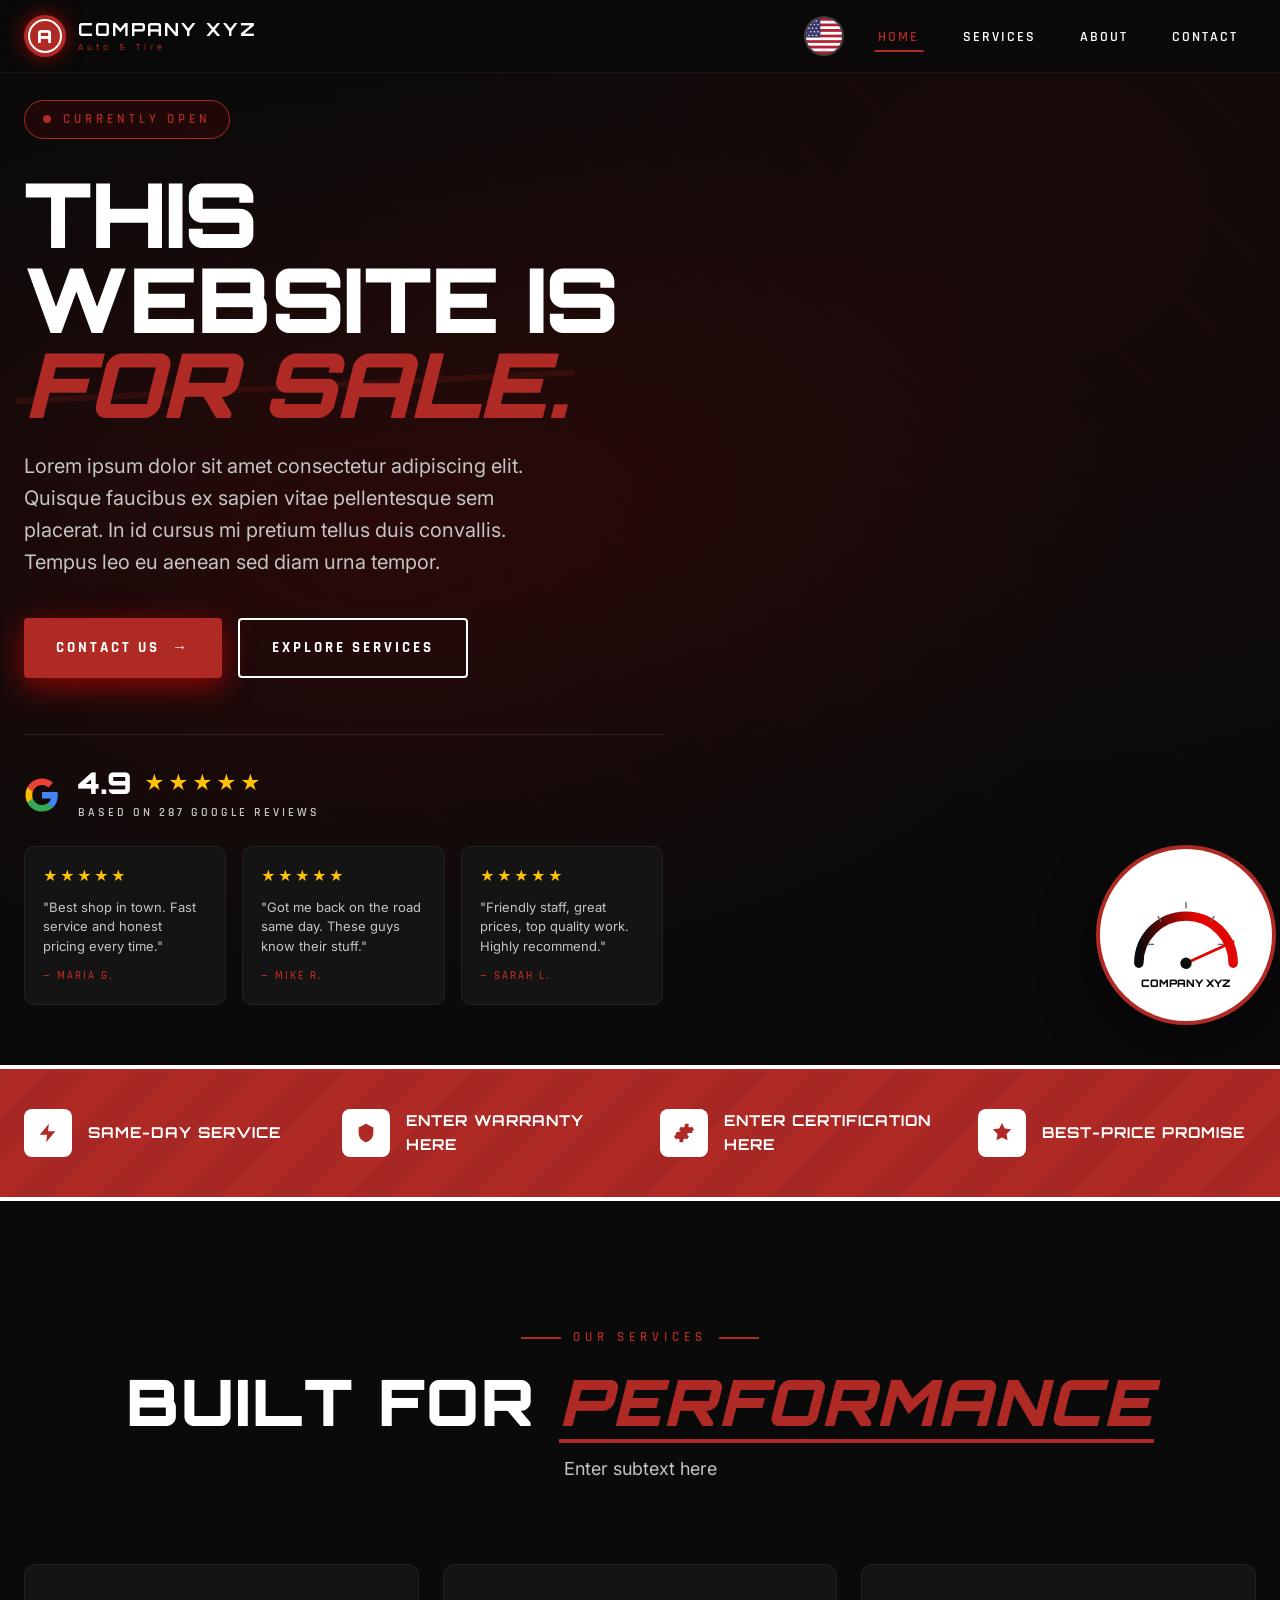
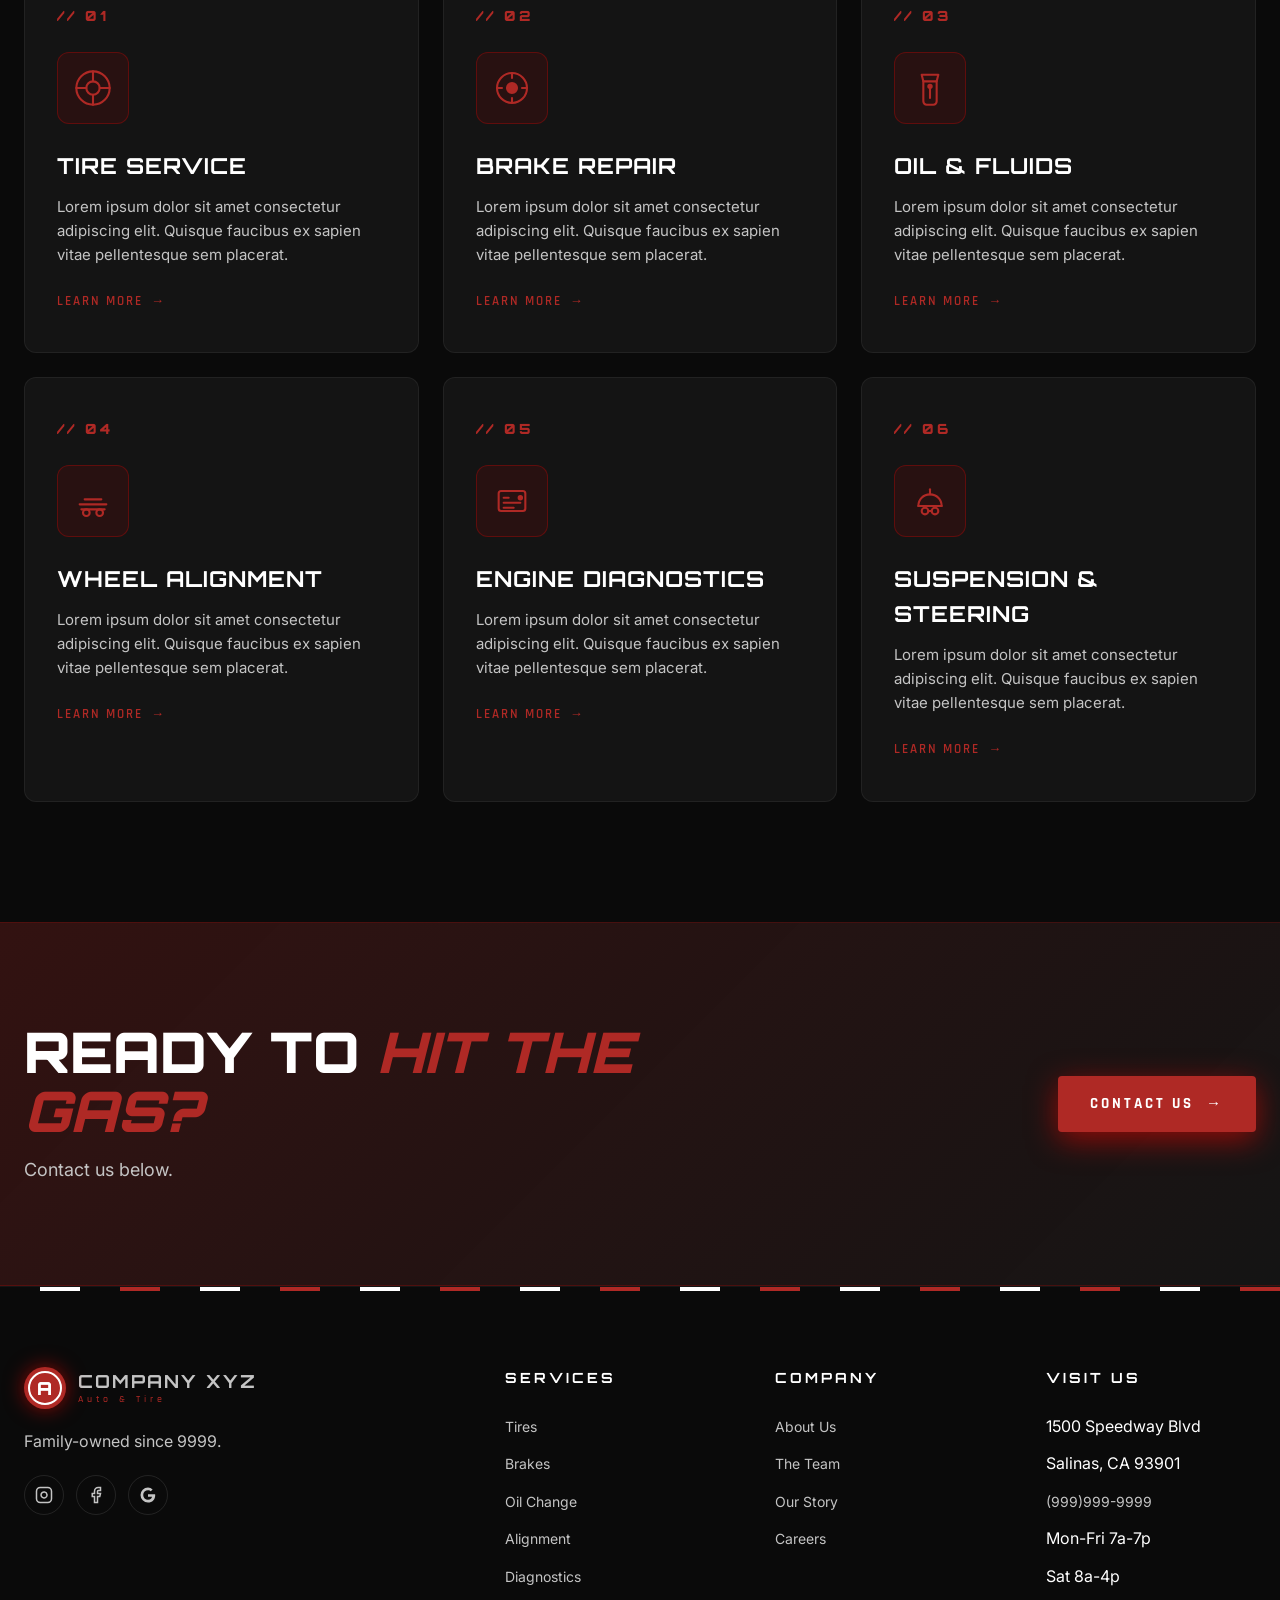
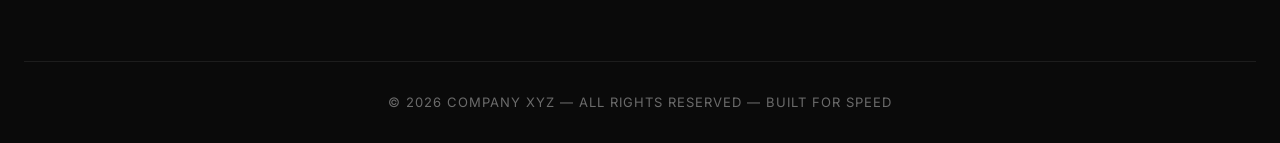
==== commit 6582494a: "small fixes" ====
--- a/index.html
+++ b/index.html
@@ -97,52 +97,75 @@
             </a>
           </div>
 
-          <div class="hero-stats">
-            <div class="hero-stat">
-              <strong data-count="27">0</strong>
-              <span data-i18n="hero.stat.years"></span>
+          <div class="speedo-badge">
+            <!-- Speedometer SVG -->
+            <svg viewBox="0 0 140 140" xmlns="http://www.w3.org/2000/svg">
+              <defs>
+                <linearGradient id="speedo-arc" x1="0%" x2="100%">
+                  <stop offset="0%" stop-color="#0A0A0A"/>
+                  <stop offset="60%" stop-color="#E10600"/>
+                  <stop offset="100%" stop-color="#E10600"/>
+                </linearGradient>
+              </defs>
+              <!-- background arc -->
+              <path d="M 20 100 A 50 50 0 1 1 120 100" stroke="#EEE" stroke-width="10" fill="none" stroke-linecap="round"/>
+              <!-- progress arc -->
+              <path d="M 20 100 A 50 50 0 1 1 120 100" stroke="url(#speedo-arc)" stroke-width="10" fill="none" stroke-linecap="round" stroke-dasharray="220" stroke-dashoffset="60" id="speedoArc"/>
+              <!-- ticks -->
+              <g stroke="#666" stroke-width="1.5">
+                <line x1="70" y1="35" x2="70" y2="42"/>
+                <line x1="40" y1="50" x2="44" y2="56"/>
+                <line x1="100" y1="50" x2="96" y2="56"/>
+                <line x1="30" y1="80" x2="36" y2="80"/>
+                <line x1="110" y1="80" x2="104" y2="80"/>
+              </g>
+              <!-- needle (will be rotated by JS) -->
+              <g transform="translate(70 100)" id="speedoNeedle">
+                <line x1="0" y1="0" x2="0" y2="-55" stroke="#E10600" stroke-width="3" stroke-linecap="round"/>
+                <circle cx="0" cy="0" r="6" fill="#0A0A0A"/>
+              </g>
+              <text x="70" y="125" text-anchor="middle" font-family="Orbitron, sans-serif" font-weight="900" font-size="11" fill="#0A0A0A">COMPANY XYZ</text>
+            </svg>
+          </div>
+
+          <div class="hero-reviews">
+            <div class="rating-header">
+              <!-- Google "G" logo -->
+              <svg class="google-g" viewBox="0 0 24 24" width="36" height="36" aria-hidden="true">
+                <path fill="#4285F4" d="M22.56 12.25c0-.78-.07-1.53-.2-2.25H12v4.26h5.92c-.26 1.37-1.04 2.53-2.21 3.31v2.77h3.57c2.08-1.92 3.28-4.74 3.28-8.09z"/>
+                <path fill="#34A853" d="M12 23c2.97 0 5.46-.98 7.28-2.66l-3.57-2.77c-.98.66-2.23 1.06-3.71 1.06-2.86 0-5.29-1.93-6.16-4.53H2.18v2.84C3.99 20.53 7.7 23 12 23z"/>
+                <path fill="#FBBC05" d="M5.84 14.09c-.22-.66-.35-1.36-.35-2.09s.13-1.43.35-2.09V7.07H2.18C1.43 8.55 1 10.22 1 12s.43 3.45 1.18 4.93l3.66-2.84z"/>
+                <path fill="#EA4335" d="M12 5.38c1.62 0 3.06.56 4.21 1.64l3.15-3.15C17.45 2.09 14.97 1 12 1 7.7 1 3.99 3.47 2.18 7.07l3.66 2.84c.87-2.6 3.3-4.53 6.16-4.53z"/>
+              </svg>
+              <div class="rating-info">
+                <div class="rating-score">
+                  <strong>4.9</strong>
+                  <span class="stars" aria-hidden="true">★★★★★</span>
+                </div>
+                <div class="rating-meta" data-i18n="hero.rating.meta">Based on 287 Google reviews</div>
+              </div>
             </div>
-            <div class="hero-stat">
-              <strong data-count="42000">0</strong>
-              <span data-i18n="hero.stat.vehicles"></span>
+
+            <div class="review-cards">
+              <div class="review-card">
+                <div class="stars" aria-hidden="true">★★★★★</div>
+                <p data-i18n="hero.review.1.text"></p>
+                <div class="reviewer-name" data-i18n="hero.review.1.name">— Maria G.</div>
+              </div>
+              <div class="review-card">
+                <div class="stars" aria-hidden="true">★★★★★</div>
+                <p data-i18n="hero.review.2.text"></p>
+                <div class="reviewer-name" data-i18n="hero.review.2.name">— Mike R.</div>
+              </div>
+              <div class="review-card">
+                <div class="stars" aria-hidden="true">★★★★★</div>
+                <p data-i18n="hero.review.3.text"></p>
+                <div class="reviewer-name" data-i18n="hero.review.3.name">— Sarah L.</div>
+              </div>
             </div>
-            <div class="hero-stat">
-              <strong data-count="98">0</strong>
-              <span data-i18n="hero.stat.return"></span>
-            </div>
-          </div>
-        </div>
-
-            <div class="speedo-badge">
-              <!-- Speedometer SVG -->
-              <svg viewBox="0 0 140 140" xmlns="http://www.w3.org/2000/svg">
-                <defs>
-                  <linearGradient id="speedo-arc" x1="0%" x2="100%">
-                    <stop offset="0%" stop-color="#0A0A0A"/>
-                    <stop offset="60%" stop-color="#E10600"/>
-                    <stop offset="100%" stop-color="#E10600"/>
-                  </linearGradient>
-                </defs>
-                <!-- background arc -->
-                <path d="M 20 100 A 50 50 0 1 1 120 100" stroke="#EEE" stroke-width="10" fill="none" stroke-linecap="round"/>
-                <!-- progress arc -->
-                <path d="M 20 100 A 50 50 0 1 1 120 100" stroke="url(#speedo-arc)" stroke-width="10" fill="none" stroke-linecap="round" stroke-dasharray="220" stroke-dashoffset="60" id="speedoArc"/>
-                <!-- ticks -->
-                <g stroke="#666" stroke-width="1.5">
-                  <line x1="70" y1="35" x2="70" y2="42"/>
-                  <line x1="40" y1="50" x2="44" y2="56"/>
-                  <line x1="100" y1="50" x2="96" y2="56"/>
-                  <line x1="30" y1="80" x2="36" y2="80"/>
-                  <line x1="110" y1="80" x2="104" y2="80"/>
-                </g>
-                <!-- needle (will be rotated by JS) -->
-                <g transform="translate(70 100)" id="speedoNeedle">
-                  <line x1="0" y1="0" x2="0" y2="-55" stroke="#E10600" stroke-width="3" stroke-linecap="round"/>
-                  <circle cx="0" cy="0" r="6" fill="#0A0A0A"/>
-                </g>
-                <text x="70" y="125" text-anchor="middle" font-family="Orbitron, sans-serif" font-weight="900" font-size="11" fill="#0A0A0A">COMPANY XYZ</text>
-              </svg>
-            </div>
+          </div>
+        </div>
+
           </div>
         </div>
 
--- a/css/style.css
+++ b/css/style.css
@@ -657,6 +657,11 @@
 @keyframes blink {
   0%, 50% { opacity: 1; }
   51%, 100% { opacity: 0.3; }
+}
+
+/* Used by the tire and brake-rotor SVGs across home + services pages. */
+@keyframes tire-spin {
+  to { transform: rotate(360deg); }
 }
 
 /* Scroll reveal */
--- a/css/home.css
+++ b/css/home.css
@@ -138,6 +138,105 @@
   display: block;
 }
 
+/* --- Google rating + review cards (replaces hero stats) --- */
+.hero-reviews {
+  margin-top: 56px;
+  padding-top: 32px;
+  border-top: 1px solid rgba(255,255,255,0.1);
+  opacity: 0;
+  animation: float-up 0.8s var(--ease-race) forwards 1s;
+}
+
+.rating-header {
+  display: flex;
+  align-items: center;
+  gap: 18px;
+  margin-bottom: 24px;
+}
+
+.rating-header .google-g {
+  flex-shrink: 0;
+}
+
+.rating-info {
+  display: flex;
+  flex-direction: column;
+  gap: 4px;
+}
+
+.rating-score {
+  display: flex;
+  align-items: center;
+  gap: 12px;
+}
+
+.rating-score strong {
+  font-family: var(--font-display);
+  font-weight: 900;
+  font-size: 30px;
+  color: var(--white);
+  line-height: 1;
+  font-variant-numeric: tabular-nums;
+}
+
+.rating-score .stars {
+  color: #FFC107;
+  font-size: 20px;
+  letter-spacing: 3px;
+}
+
+.rating-meta {
+  font-family: var(--font-heading);
+  font-size: 12px;
+  font-weight: 600;
+  letter-spacing: 3px;
+  text-transform: uppercase;
+  color: var(--gray-light);
+}
+
+.review-cards {
+  display: grid;
+  grid-template-columns: repeat(3, 1fr);
+  gap: 16px;
+}
+
+.review-card {
+  background: var(--dark);
+  border: 1px solid rgba(255,255,255,0.06);
+  border-radius: 10px;
+  padding: 18px;
+  transition: transform 0.3s var(--ease-race), border-color 0.3s, box-shadow 0.3s;
+}
+
+.review-card:hover {
+  border-color: var(--red);
+  transform: translateY(-3px);
+  box-shadow: 0 8px 24px -8px var(--red-glow);
+}
+
+.review-card .stars {
+  color: #FFC107;
+  font-size: 14px;
+  letter-spacing: 2px;
+  margin-bottom: 10px;
+}
+
+.review-card p {
+  color: var(--gray-light);
+  font-size: 13px;
+  line-height: 1.5;
+  margin-bottom: 12px;
+}
+
+.review-card .reviewer-name {
+  font-family: var(--font-heading);
+  font-size: 11px;
+  font-weight: 600;
+  letter-spacing: 2px;
+  text-transform: uppercase;
+  color: var(--red);
+}
+
 /* --- Hero visual: animated tire + speedometer --- */
 .hero-visual {
   position: relative;
@@ -377,8 +476,20 @@
   .hero-grid { grid-template-columns: 1fr; gap: 40px; }
   .hero-visual { height: 360px; }
   .tire-stage { width: 320px; height: 320px; }
-  .speedo-badge { width: 120px; height: 120px; }
+  /* Drop the speedometer out of absolute positioning so it flows
+     naturally between the hero buttons and the review cards. */
+  .speedo-badge {
+    position: relative;
+    bottom: auto;
+    right: auto;
+    width: 160px;
+    height: 160px;
+    margin: 40px auto 0;
+    justify-self: center;
+  }
   .hero-stats { gap: 24px; flex-wrap: wrap; }
+  .review-cards { grid-template-columns: 1fr; }
+  .rating-header { justify-content: center; }
   .feature-strip-grid { grid-template-columns: repeat(2, 1fr); }
   .services-grid { grid-template-columns: 1fr; }
   .hero-title { font-size: clamp(40px, 11vw, 64px); }
